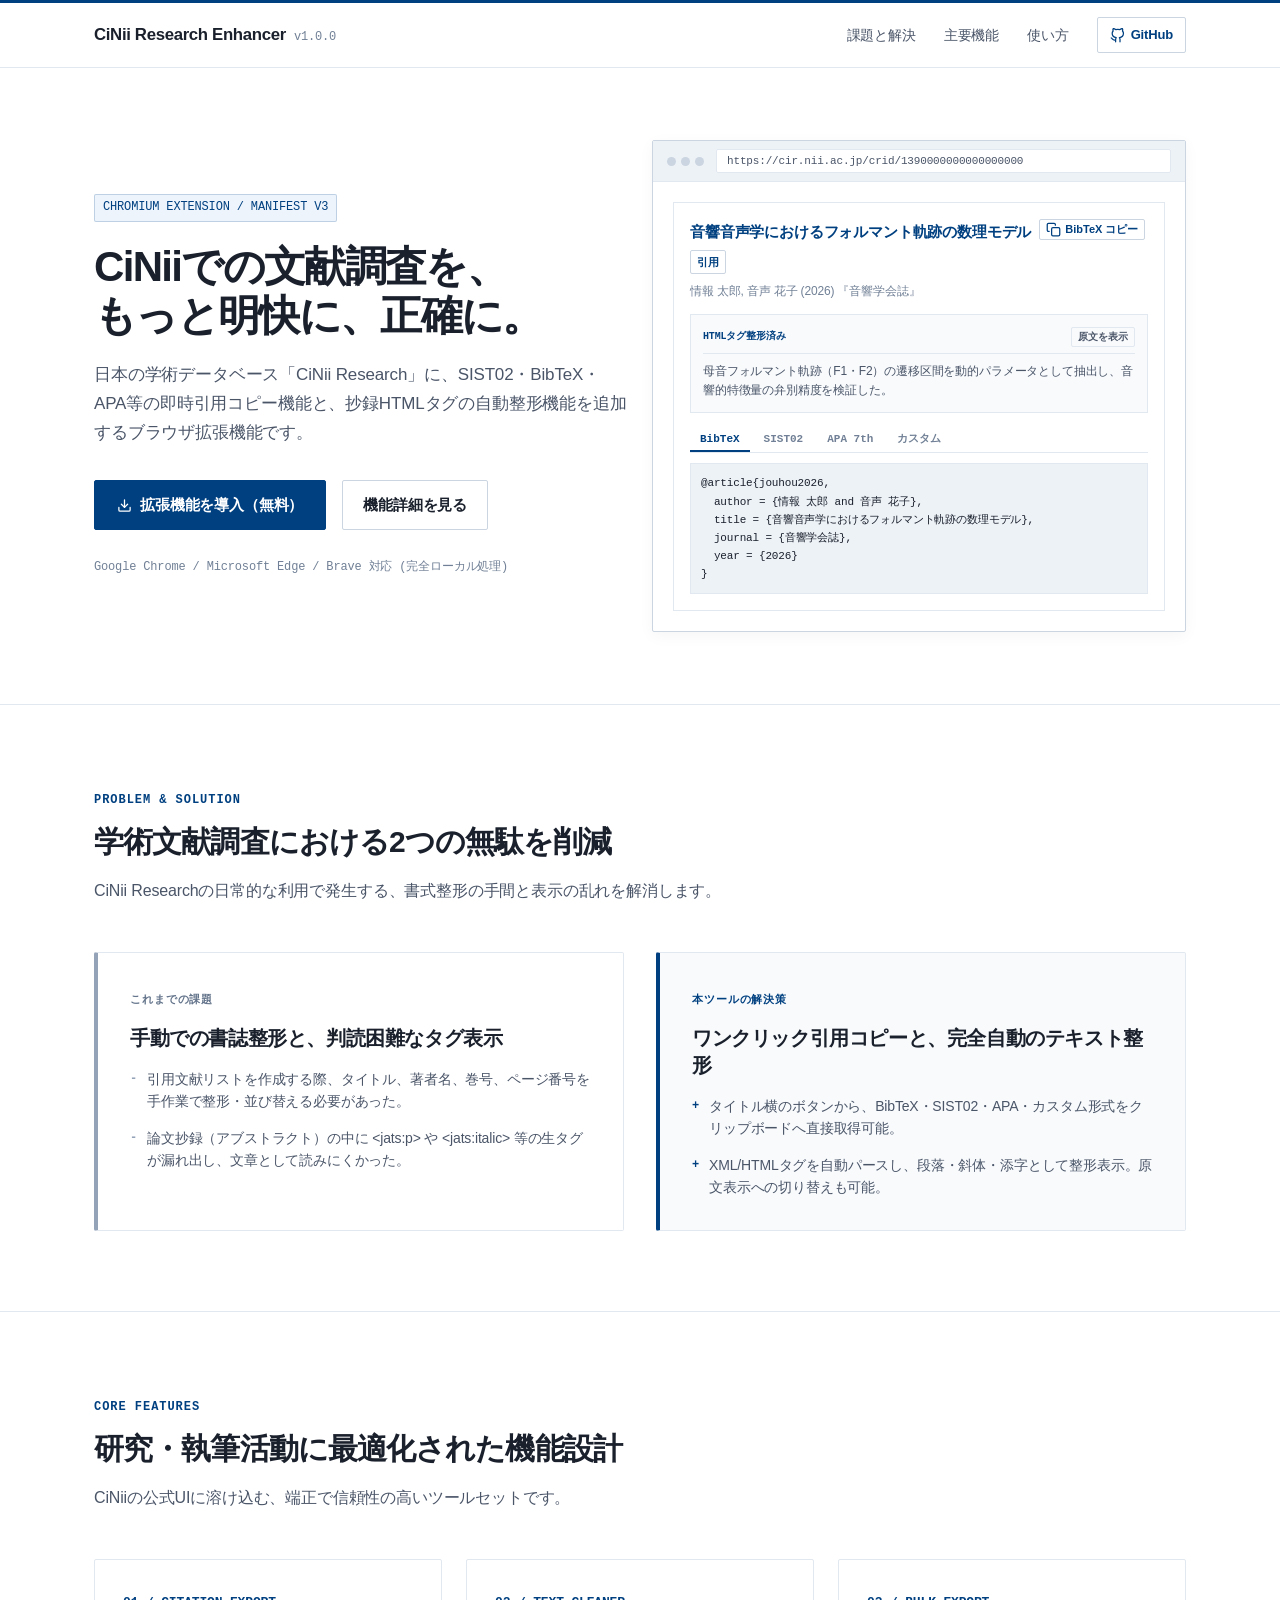
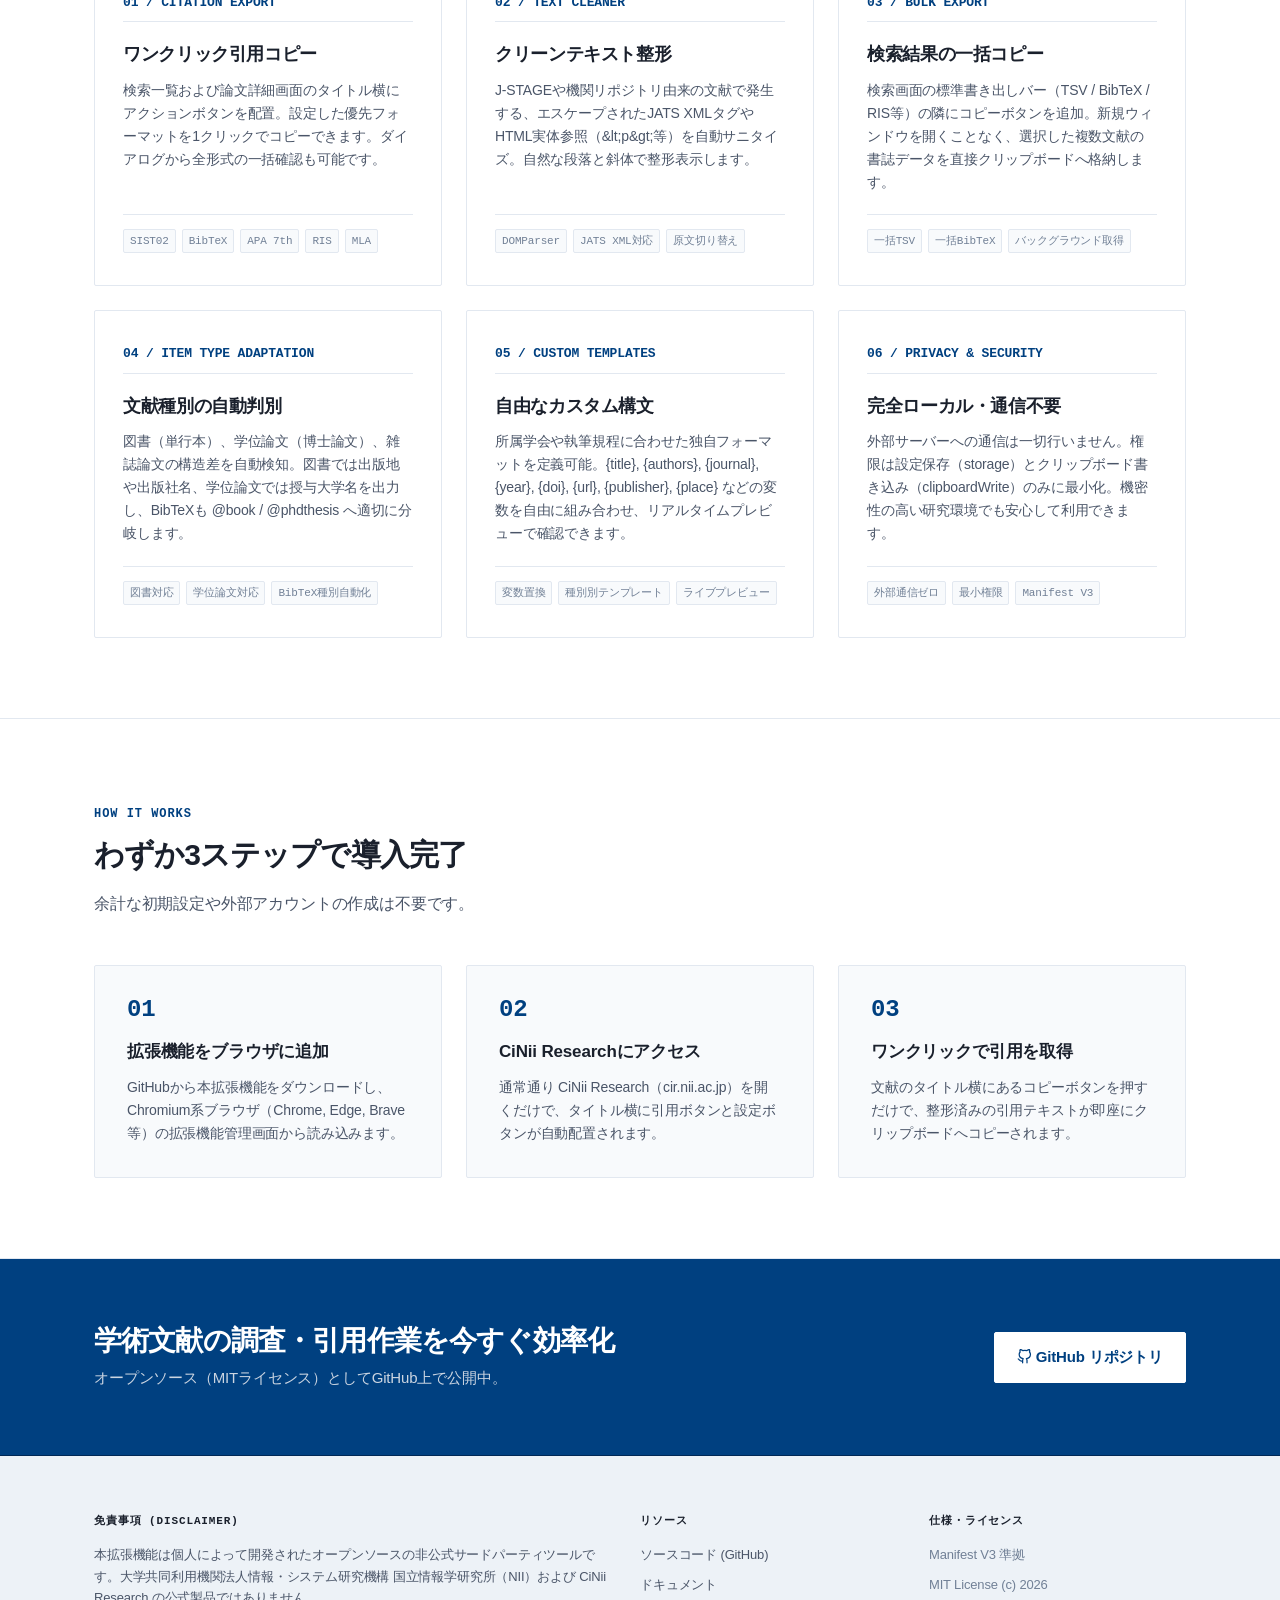
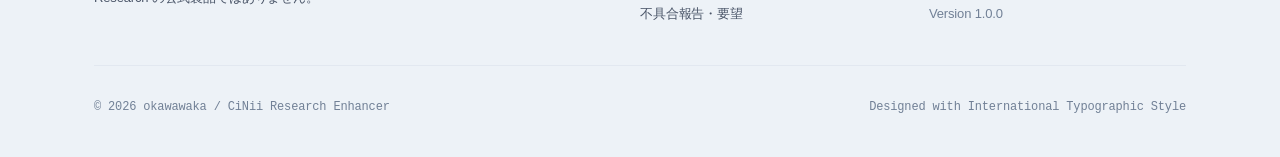
==== index.html @ 5ce6fa39 "feat: support publication place in book citation and templates" ====
<!DOCTYPE html>
<html lang="ja">
<head>
  <meta charset="UTF-8">
  <meta name="viewport" content="width=device-width, initial-scale=1.0">
  <title>CiNii Research Enhancer - CiNii Research専用 引用コピー＆書式整形 拡張機能</title>
  <meta name="description" content="日本の学術論文データベース「CiNii Research」の文献調査を加速するChromium拡張機能。SIST02・BibTeX・APA・カスタム形式のワンクリック引用コピーと、抄録HTMLタグの自動整形を提供。完全ローカル処理。">
  <link rel="canonical" href="https://okawawaka.github.io/cinii-enhancer/">
  
  <style>
    /* --------------------------------------------------------------------------
     * 1. Design System & CSS Variables (Swiss Style & CiNii Academic Palette)
     * -------------------------------------------------------------------------- */
    :root {
      /* Palette */
      --c-navy: #004080;
      --c-navy-dark: #002855;
      --c-navy-subtle: #edf4fb;
      --c-text-main: #1a202c;
      --c-text-muted: #4a5568;
      --c-text-subtle: #718096;
      --c-bg-page: #ffffff;
      --c-bg-surface: #f8fafc;
      --c-bg-surface-alt: #edf2f7;
      --c-border: #e2e8f0;
      --c-border-strong: #cbd5e1;
      --c-green: #2e7d32;
      --c-green-bg: #e8f5e9;

      /* Typography */
      --font-sans: -apple-system, BlinkMacSystemFont, "Helvetica Neue", Arial, "Hiragino Sans", "Hiragino Kaku Gothic ProN", "Yu Gothic", "Noto Sans JP", sans-serif;
      --font-mono: "SFMono-Regular", Consolas, "Liberation Mono", Menlo, Courier, monospace;

      /* Grid & Geometry */
      --container-max: 1140px;
      --grid-gap: 24px;
      --radius-sm: 2px;
      --radius-none: 0px;
    }

    *, *::before, *::after {
      box-sizing: border-box;
      margin: 0;
      padding: 0;
    }

    html {
      font-size: 16px;
      scroll-behavior: smooth;
      -webkit-font-smoothing: antialiased;
      -moz-osx-font-smoothing: grayscale;
    }

    body {
      font-family: var(--font-sans);
      color: var(--c-text-main);
      background-color: var(--c-bg-page);
      line-height: 1.65;
      letter-spacing: -0.01em;
      border-top: 3px solid var(--c-navy);
    }

    /* --------------------------------------------------------------------------
     * 2. Typography & Layout Utilities
     * -------------------------------------------------------------------------- */
    .container {
      width: 100%;
      max-width: var(--container-max);
      margin-left: auto;
      margin-right: auto;
      padding-left: 24px;
      padding-right: 24px;
    }

    .grid-12 {
      display: grid;
      grid-template-columns: repeat(12, 1fr);
      gap: var(--grid-gap);
    }

    .section {
      padding-top: 80px;
      padding-bottom: 80px;
      border-bottom: 1px solid var(--c-border);
    }

    .section-eyebrow {
      font-family: var(--font-mono);
      font-size: 0.75rem;
      font-weight: 600;
      text-transform: uppercase;
      letter-spacing: 0.08em;
      color: var(--c-navy);
      margin-bottom: 12px;
      display: inline-block;
    }

    .section-title {
      font-size: 1.875rem;
      font-weight: 700;
      line-height: 1.25;
      letter-spacing: -0.03em;
      color: var(--c-text-main);
      margin-bottom: 16px;
    }

    .section-desc {
      font-size: 1rem;
      color: var(--c-text-muted);
      line-height: 1.7;
    }

    /* --------------------------------------------------------------------------
     * 3. Header & Navigation
     * -------------------------------------------------------------------------- */
    .site-header {
      border-bottom: 1px solid var(--c-border);
      background-color: var(--c-bg-page);
      position: sticky;
      top: 0;
      z-index: 100;
    }

    .header-inner {
      display: flex;
      align-items: center;
      justify-content: space-between;
      height: 64px;
    }

    .brand {
      display: flex;
      align-items: baseline;
      gap: 8px;
      text-decoration: none;
      color: var(--c-text-main);
    }

    .brand-title {
      font-size: 1.05rem;
      font-weight: 700;
      letter-spacing: -0.02em;
    }

    .brand-sub {
      font-size: 0.75rem;
      font-family: var(--font-mono);
      color: var(--c-text-subtle);
    }

    .nav-list {
      display: flex;
      align-items: center;
      gap: 28px;
      list-style: none;
    }

    .nav-link {
      font-size: 0.875rem;
      font-weight: 500;
      color: var(--c-text-muted);
      text-decoration: none;
      transition: color 0.15s ease;
    }

    .nav-link:hover {
      color: var(--c-navy);
    }

    .nav-btn {
      display: inline-flex;
      align-items: center;
      gap: 6px;
      padding: 6px 12px;
      font-size: 0.8125rem;
      font-weight: 600;
      color: var(--c-navy);
      background-color: #ffffff;
      border: 1px solid var(--c-border-strong);
      border-radius: var(--radius-sm);
      text-decoration: none;
      transition: all 0.15s ease;
    }

    .nav-btn:hover {
      background-color: var(--c-navy-subtle);
      border-color: var(--c-navy);
    }

    /* --------------------------------------------------------------------------
     * 4. Hero Section
     * -------------------------------------------------------------------------- */
    .hero {
      padding-top: 72px;
      padding-bottom: 72px;
      background-color: #ffffff;
      border-bottom: 1px solid var(--c-border);
    }

    .hero-content {
      grid-column: span 6;
      display: flex;
      flex-direction: column;
      justify-content: center;
    }

    .hero-badge {
      display: inline-flex;
      align-items: center;
      gap: 8px;
      font-family: var(--font-mono);
      font-size: 0.75rem;
      color: var(--c-navy);
      background-color: var(--c-navy-subtle);
      border: 1px solid rgba(0, 64, 128, 0.2);
      padding: 3px 8px;
      margin-bottom: 20px;
      width: fit-content;
      border-radius: var(--radius-sm);
    }

    .hero-title {
      font-size: 2.625rem;
      font-weight: 800;
      line-height: 1.18;
      letter-spacing: -0.04em;
      color: var(--c-text-main);
      margin-bottom: 20px;
    }

    .hero-lead {
      font-size: 1.0625rem;
      color: var(--c-text-muted);
      line-height: 1.7;
      margin-bottom: 32px;
    }

    .hero-actions {
      display: flex;
      align-items: center;
      gap: 16px;
      margin-bottom: 28px;
    }

    .btn-primary {
      display: inline-flex;
      align-items: center;
      gap: 8px;
      background-color: var(--c-navy);
      color: #ffffff;
      font-size: 0.9375rem;
      font-weight: 600;
      padding: 12px 22px;
      border-radius: var(--radius-sm);
      text-decoration: none;
      border: 1px solid var(--c-navy);
      transition: background-color 0.15s ease, border-color 0.15s ease;
    }

    .btn-primary:hover {
      background-color: var(--c-navy-dark);
      border-color: var(--c-navy-dark);
    }

    .btn-secondary {
      display: inline-flex;
      align-items: center;
      gap: 8px;
      background-color: #ffffff;
      color: var(--c-text-main);
      font-size: 0.9375rem;
      font-weight: 600;
      padding: 12px 20px;
      border-radius: var(--radius-sm);
      text-decoration: none;
      border: 1px solid var(--c-border-strong);
      transition: all 0.15s ease;
    }

    .btn-secondary:hover {
      background-color: var(--c-bg-surface);
      border-color: var(--c-text-muted);
    }

    .hero-meta {
      font-size: 0.75rem;
      color: var(--c-text-subtle);
      font-family: var(--font-mono);
    }

    /* Hero Visual: Interactive Mockup */
    .hero-visual {
      grid-column: span 6;
      display: flex;
      flex-direction: column;
      justify-content: center;
    }

    .mockup-frame {
      border: 1px solid var(--c-border-strong);
      border-radius: var(--radius-sm);
      background-color: #ffffff;
      box-shadow: 0 4px 16px rgba(0, 0, 0, 0.04);
      overflow: hidden;
    }

    .mockup-browser-bar {
      display: flex;
      align-items: center;
      gap: 12px;
      background-color: var(--c-bg-surface-alt);
      border-bottom: 1px solid var(--c-border);
      padding: 8px 14px;
    }

    .browser-dots {
      display: flex;
      gap: 5px;
    }

    .browser-dot {
      width: 9px;
      height: 9px;
      border-radius: 50%;
      background-color: #cbd5e1;
    }

    .browser-address {
      flex: 1;
      background-color: #ffffff;
      border: 1px solid var(--c-border);
      border-radius: var(--radius-sm);
      padding: 2px 10px;
      font-family: var(--font-mono);
      font-size: 0.6875rem;
      color: var(--c-text-muted);
      overflow: hidden;
      white-space: nowrap;
      text-overflow: ellipsis;
    }

    .mockup-body {
      padding: 20px;
    }

    .mockup-paper-card {
      border: 1px solid var(--c-border);
      background-color: #ffffff;
      padding: 16px;
    }

    .mockup-title-row {
      display: flex;
      align-items: baseline;
      flex-wrap: wrap;
      gap: 8px;
      margin-bottom: 8px;
    }

    .mockup-paper-title {
      font-size: 0.9375rem;
      font-weight: 700;
      color: var(--c-navy);
      line-height: 1.4;
    }

    .mockup-action-tag {
      display: inline-flex;
      align-items: center;
      gap: 4px;
      padding: 2px 6px;
      font-size: 0.6875rem;
      font-weight: 600;
      color: var(--c-navy);
      background-color: #ffffff;
      border: 1px solid var(--c-border-strong);
      border-radius: var(--radius-sm);
      cursor: pointer;
      user-select: none;
      transition: all 0.15s ease;
    }

    .mockup-action-tag:hover {
      background-color: var(--c-navy-subtle);
      border-color: var(--c-navy);
    }

    .mockup-action-tag.is-copied {
      background-color: var(--c-green-bg);
      border-color: var(--c-green);
      color: var(--c-green);
    }

    .mockup-authors {
      font-size: 0.75rem;
      color: var(--c-text-subtle);
      margin-bottom: 12px;
    }

    .mockup-abstract-box {
      background-color: var(--c-bg-surface);
      border: 1px solid var(--c-border);
      padding: 12px;
      margin-bottom: 14px;
    }

    .mockup-abstract-bar {
      display: flex;
      justify-content: space-between;
      align-items: center;
      margin-bottom: 8px;
      padding-bottom: 6px;
      border-bottom: 1px solid var(--c-border);
    }

    .mockup-tag-clean {
      font-family: var(--font-mono);
      font-size: 0.625rem;
      font-weight: 600;
      color: var(--c-navy);
    }

    .mockup-toggle-btn {
      font-size: 0.625rem;
      font-weight: 600;
      color: var(--c-text-muted);
      background: none;
      border: 1px solid var(--c-border);
      padding: 2px 6px;
      border-radius: var(--radius-sm);
      cursor: pointer;
    }

    .mockup-abstract-text {
      font-size: 0.75rem;
      color: var(--c-text-muted);
      line-height: 1.6;
    }

    .mockup-tabs-bar {
      display: flex;
      gap: 4px;
      border-bottom: 1px solid var(--c-border);
      margin-bottom: 10px;
    }

    .mockup-tab {
      padding: 4px 10px;
      font-size: 0.6875rem;
      font-weight: 600;
      color: var(--c-text-subtle);
      background: none;
      border: none;
      border-bottom: 2px solid transparent;
      cursor: pointer;
      font-family: var(--font-mono);
    }

    .mockup-tab.active {
      color: var(--c-navy);
      border-bottom-color: var(--c-navy);
    }

    .mockup-preview-code {
      background-color: var(--c-bg-surface-alt);
      border: 1px solid var(--c-border);
      padding: 10px;
      font-family: var(--font-mono);
      font-size: 0.6875rem;
      color: var(--c-text-main);
      white-space: pre-wrap;
      word-break: break-all;
      min-height: 60px;
    }

    /* --------------------------------------------------------------------------
     * 5. Problem & Solution Section
     * -------------------------------------------------------------------------- */
    .comparison-grid {
      grid-column: span 12;
      display: grid;
      grid-template-columns: 1fr 1fr;
      gap: 32px;
      margin-top: 48px;
    }

    .comparison-card {
      border: 1px solid var(--c-border);
      border-radius: var(--radius-sm);
      padding: 32px;
      background-color: #ffffff;
    }

    .comparison-card.is-problem {
      border-left: 4px solid #94a3b8;
    }

    .comparison-card.is-solution {
      border-left: 4px solid var(--c-navy);
      background-color: var(--c-bg-surface);
    }

    .comparison-tag {
      font-family: var(--font-mono);
      font-size: 0.6875rem;
      font-weight: 700;
      text-transform: uppercase;
      letter-spacing: 0.08em;
      margin-bottom: 16px;
      display: inline-block;
    }

    .comparison-card.is-problem .comparison-tag {
      color: #64748b;
    }

    .comparison-card.is-solution .comparison-tag {
      color: var(--c-navy);
    }

    .comparison-title {
      font-size: 1.25rem;
      font-weight: 700;
      letter-spacing: -0.02em;
      margin-bottom: 16px;
      line-height: 1.35;
    }

    .comparison-list {
      list-style: none;
      display: flex;
      flex-direction: column;
      gap: 14px;
    }

    .comparison-item {
      font-size: 0.875rem;
      line-height: 1.6;
      color: var(--c-text-muted);
      display: flex;
      align-items: flex-start;
      gap: 10px;
    }

    .comparison-item-bullet {
      font-family: var(--font-mono);
      font-weight: 700;
      font-size: 0.75rem;
      margin-top: 2px;
      flex-shrink: 0;
    }

    .comparison-card.is-problem .comparison-item-bullet {
      color: #94a3b8;
    }

    .comparison-card.is-solution .comparison-item-bullet {
      color: var(--c-navy);
    }

    /* --------------------------------------------------------------------------
     * 6. Features Section
     * -------------------------------------------------------------------------- */
    .features-grid {
      grid-column: span 12;
      display: grid;
      grid-template-columns: repeat(3, 1fr);
      gap: 24px;
      margin-top: 48px;
    }

    .feature-card {
      border: 1px solid var(--c-border);
      border-radius: var(--radius-sm);
      padding: 32px 28px;
      background-color: #ffffff;
      display: flex;
      flex-direction: column;
    }

    .feature-number {
      font-family: var(--font-mono);
      font-size: 0.8125rem;
      font-weight: 700;
      color: var(--c-navy);
      margin-bottom: 20px;
      border-bottom: 1px solid var(--c-border);
      padding-bottom: 8px;
    }

    .feature-card-title {
      font-size: 1.125rem;
      font-weight: 700;
      margin-bottom: 12px;
      line-height: 1.35;
      letter-spacing: -0.02em;
    }

    .feature-card-desc {
      font-size: 0.875rem;
      color: var(--c-text-muted);
      line-height: 1.65;
      margin-bottom: 20px;
      flex: 1;
    }

    .feature-tag-list {
      display: flex;
      flex-wrap: wrap;
      gap: 6px;
      padding-top: 14px;
      border-top: 1px solid var(--c-border);
    }

    .feature-tag {
      font-family: var(--font-mono);
      font-size: 0.6875rem;
      color: var(--c-text-subtle);
      background-color: var(--c-bg-surface);
      border: 1px solid var(--c-border);
      padding: 2px 6px;
      border-radius: var(--radius-sm);
    }

    /* --------------------------------------------------------------------------
     * 7. How It Works Section
     * -------------------------------------------------------------------------- */
    .steps-grid {
      grid-column: span 12;
      display: grid;
      grid-template-columns: repeat(3, 1fr);
      gap: 24px;
      margin-top: 48px;
    }

    .step-card {
      border: 1px solid var(--c-border);
      border-radius: var(--radius-sm);
      padding: 32px;
      background-color: var(--c-bg-surface);
    }

    .step-indicator {
      font-family: var(--font-mono);
      font-size: 1.5rem;
      font-weight: 800;
      color: var(--c-navy);
      line-height: 1;
      margin-bottom: 16px;
    }

    .step-title {
      font-size: 1.0625rem;
      font-weight: 700;
      margin-bottom: 10px;
      letter-spacing: -0.01em;
    }

    .step-desc {
      font-size: 0.875rem;
      color: var(--c-text-muted);
      line-height: 1.65;
    }

    /* --------------------------------------------------------------------------
     * 8. CTA Banner
     * -------------------------------------------------------------------------- */
    .cta-banner {
      background-color: var(--c-navy);
      color: #ffffff;
      padding: 64px 0;
      border-bottom: 1px solid var(--c-navy-dark);
    }

    .cta-inner {
      display: flex;
      align-items: center;
      justify-content: space-between;
      gap: 32px;
    }

    .cta-heading {
      font-size: 1.75rem;
      font-weight: 700;
      letter-spacing: -0.03em;
      line-height: 1.25;
      margin-bottom: 8px;
    }

    .cta-text {
      font-size: 0.9375rem;
      color: #cbd5e1;
    }

    .cta-actions {
      display: flex;
      align-items: center;
      gap: 16px;
      flex-shrink: 0;
    }

    .btn-white {
      background-color: #ffffff;
      color: var(--c-navy);
      font-size: 0.9375rem;
      font-weight: 700;
      padding: 12px 22px;
      border-radius: var(--radius-sm);
      text-decoration: none;
      border: 1px solid #ffffff;
      transition: background-color 0.15s ease;
    }

    .btn-white:hover {
      background-color: #f1f5f9;
    }

    /* --------------------------------------------------------------------------
     * 9. Footer
     * -------------------------------------------------------------------------- */
    .site-footer {
      background-color: var(--c-bg-surface-alt);
      padding: 56px 0 40px 0;
      font-size: 0.8125rem;
      color: var(--c-text-subtle);
    }

    .footer-top {
      display: grid;
      grid-template-columns: 2fr 1fr 1fr;
      gap: 32px;
      padding-bottom: 40px;
      border-bottom: 1px solid var(--c-border);
      margin-bottom: 32px;
    }

    .footer-col-title {
      font-family: var(--font-mono);
      font-size: 0.6875rem;
      font-weight: 700;
      text-transform: uppercase;
      letter-spacing: 0.08em;
      color: var(--c-text-main);
      margin-bottom: 14px;
    }

    .footer-disclaimer {
      line-height: 1.65;
      color: var(--c-text-muted);
    }

    .footer-links {
      list-style: none;
      display: flex;
      flex-direction: column;
      gap: 8px;
    }

    .footer-link {
      color: var(--c-text-muted);
      text-decoration: none;
      transition: color 0.15s ease;
    }

    .footer-link:hover {
      color: var(--c-navy);
    }

    .footer-bottom {
      display: flex;
      justify-content: space-between;
      align-items: center;
      font-family: var(--font-mono);
      font-size: 0.75rem;
    }

    /* Minimal Line Icons */
    .icon {
      width: 15px;
      height: 15px;
      stroke: currentColor;
      fill: none;
      stroke-width: 2;
      stroke-linecap: round;
      stroke-linejoin: round;
      vertical-align: -2px;
      display: inline-block;
    }

    /* --------------------------------------------------------------------------
     * 10. Responsive Breakpoints
     * -------------------------------------------------------------------------- */
    @media (max-width: 900px) {
      .hero-content {
        grid-column: span 12;
        margin-bottom: 40px;
      }
      .hero-visual {
        grid-column: span 12;
      }
      .comparison-grid {
        grid-template-columns: 1fr;
      }
      .features-grid {
        grid-template-columns: 1fr;
      }
      .steps-grid {
        grid-template-columns: 1fr;
      }
      .cta-inner {
        flex-direction: column;
        align-items: flex-start;
      }
      .footer-top {
        grid-template-columns: 1fr;
      }
      .hero-title {
        font-size: 2.125rem;
      }
    }
  </style>
</head>
<body>

  <!-- =========================================================================
   * 1. Header / Navigation
   * ========================================================================= -->
  <header class="site-header">
    <div class="container header-inner">
      <a href="#" class="brand">
        <span class="brand-title">CiNii Research Enhancer</span>
        <span class="brand-sub">v1.0.0</span>
      </a>
      <nav>
        <ul class="nav-list">
          <li><a href="#problem-solution" class="nav-link">課題と解決</a></li>
          <li><a href="#features" class="nav-link">主要機能</a></li>
          <li><a href="#usage" class="nav-link">使い方</a></li>
          <li>
            <a href="https://github.com/okawawaka/cinii-enhancer" target="_blank" rel="noopener noreferrer" class="nav-btn">
              <svg class="icon" viewBox="0 0 24 24"><path d="M9 19c-5 1.5-5-2.5-7-3m14 6v-3.87a3.37 3.37 0 0 0-.94-2.61c3.14-.35 6.44-1.54 6.44-7A5.44 5.44 0 0 0 20 4.77 5.07 5.07 0 0 0 19.91 1S18.73.65 16 2.48a13.38 13.38 0 0 0-7 0C6.27.65 5.09 1 5.09 1A5.07 5.07 0 0 0 5 4.77a5.44 5.44 0 0 0-1.5 3.78c0 5.42 3.3 6.61 6.44 7A3.37 3.37 0 0 0 9 18.13V22"/></svg>
              GitHub
            </a>
          </li>
        </ul>
      </nav>
    </div>
  </header>

  <main>
    <!-- =========================================================================
     * 2. Hero Section
     * ========================================================================= -->
    <section class="hero">
      <div class="container grid-12">
        <div class="hero-content">
          <div class="hero-badge">
            <span>CHROMIUM EXTENSION / MANIFEST V3</span>
          </div>
          <h1 class="hero-title">
            CiNiiでの文献調査を、<br>もっと明快に、正確に。
          </h1>
          <p class="hero-lead">
            日本の学術データベース「CiNii Research」に、SIST02・BibTeX・APA等の即時引用コピー機能と、抄録HTMLタグの自動整形機能を追加するブラウザ拡張機能です。
          </p>
          <div class="hero-actions">
            <a href="https://github.com/okawawaka/cinii-enhancer" class="btn-primary" target="_blank" rel="noopener noreferrer">
              <svg class="icon" viewBox="0 0 24 24"><path d="M21 15v4a2 2 0 0 1-2 2H5a2 2 0 0 1-2-2v-4"/><polyline points="7 10 12 15 17 10"/><line x1="12" y1="15" x2="12" y2="3"/></svg>
              拡張機能を導入（無料）
            </a>
            <a href="#features" class="btn-secondary">機能詳細を見る</a>
          </div>
          <div class="hero-meta">
            <span>Google Chrome / Microsoft Edge / Brave 対応 (完全ローカル処理)</span>
          </div>
        </div>

        <!-- Interactive Swiss UI Mockup -->
        <div class="hero-visual">
          <div class="mockup-frame">
            <div class="mockup-browser-bar">
              <div class="browser-dots">
                <div class="browser-dot"></div>
                <div class="browser-dot"></div>
                <div class="browser-dot"></div>
              </div>
              <div class="browser-address">https://cir.nii.ac.jp/crid/1390000000000000000</div>
            </div>
            <div class="mockup-body">
              <div class="mockup-paper-card">
                <div class="mockup-title-row">
                  <span class="mockup-paper-title">音響音声学におけるフォルマント軌跡の数理モデル</span>
                  <button type="button" class="mockup-action-tag" id="demoQuickCopy">
                    <svg class="icon" viewBox="0 0 24 24"><rect x="9" y="9" width="13" height="13" rx="2" ry="2"/><path d="M5 15H4a2 2 0 0 1-2-2V4a2 2 0 0 1 2-2h9a2 2 0 0 1 2 2v1"/></svg>
                    <span id="demoBtnLabel">BibTeX コピー</span>
                  </button>
                  <span class="mockup-action-tag" id="demoCiteModalBtn">引用</span>
                </div>
                <div class="mockup-authors">情報 太郎, 音声 花子 (2026) 『音響学会誌』</div>
                
                <div class="mockup-abstract-box">
                  <div class="mockup-abstract-bar">
                    <span class="mockup-tag-clean">HTMLタグ整形済み</span>
                    <button type="button" class="mockup-toggle-btn" id="demoToggleTag">原文を表示</button>
                  </div>
                  <div class="mockup-abstract-text" id="demoAbstractText">
                    母音フォルマント軌跡（F1・F2）の遷移区間を動的パラメータとして抽出し、音響的特徴量の弁別精度を検証した。
                  </div>
                </div>

                <div class="mockup-tabs-bar">
                  <button type="button" class="mockup-tab active" data-fmt="bibtex">BibTeX</button>
                  <button type="button" class="mockup-tab" data-fmt="sist02">SIST02</button>
                  <button type="button" class="mockup-tab" data-fmt="apa">APA 7th</button>
                  <button type="button" class="mockup-tab" data-fmt="custom">カスタム</button>
                </div>
                <div class="mockup-preview-code" id="demoCodePreview">@article{jouhou2026,
  author = {情報 太郎 and 音声 花子},
  title = {音響音声学におけるフォルマント軌跡の数理モデル},
  journal = {音響学会誌},
  year = {2026}
}</div>
              </div>
            </div>
          </div>
        </div>
      </div>
    </section>

    <!-- =========================================================================
     * 3. Problem & Solution Section
     * ========================================================================= -->
    <section class="section" id="problem-solution">
      <div class="container">
        <span class="section-eyebrow">Problem & Solution</span>
        <h2 class="section-title">学術文献調査における2つの無駄を削減</h2>
        <p class="section-desc">CiNii Researchの日常的な利用で発生する、書式整形の手間と表示の乱れを解消します。</p>

        <div class="comparison-grid">
          <!-- Problem Card -->
          <div class="comparison-card is-problem">
            <span class="comparison-tag">これまでの課題</span>
            <h3 class="comparison-title">手動での書誌整形と、判読困難なタグ表示</h3>
            <ul class="comparison-list">
              <li class="comparison-item">
                <span class="comparison-item-bullet">-</span>
                <span>引用文献リストを作成する際、タイトル、著者名、巻号、ページ番号を手作業で整形・並び替える必要があった。</span>
              </li>
              <li class="comparison-item">
                <span class="comparison-item-bullet">-</span>
                <span>論文抄録（アブストラクト）の中に &lt;jats:p&gt; や &lt;jats:italic&gt; 等の生タグが漏れ出し、文章として読みにくかった。</span>
              </li>
            </ul>
          </div>

          <!-- Solution Card -->
          <div class="comparison-card is-solution">
            <span class="comparison-tag">本ツールの解決策</span>
            <h3 class="comparison-title">ワンクリック引用コピーと、完全自動のテキスト整形</h3>
            <ul class="comparison-list">
              <li class="comparison-item">
                <span class="comparison-item-bullet">+</span>
                <span>タイトル横のボタンから、BibTeX・SIST02・APA・カスタム形式をクリップボードへ直接取得可能。</span>
              </li>
              <li class="comparison-item">
                <span class="comparison-item-bullet">+</span>
                <span>XML/HTMLタグを自動パースし、段落・斜体・添字として整形表示。原文表示への切り替えも可能。</span>
              </li>
            </ul>
          </div>
        </div>
      </div>
    </section>

    <!-- =========================================================================
     * 4. Features Section
     * ========================================================================= -->
    <section class="section" id="features">
      <div class="container">
        <span class="section-eyebrow">Core Features</span>
        <h2 class="section-title">研究・執筆活動に最適化された機能設計</h2>
        <p class="section-desc">CiNiiの公式UIに溶け込む、端正で信頼性の高いツールセットです。</p>

        <div class="features-grid">
          <!-- Feature 1 -->
          <div class="feature-card">
            <div class="feature-number">01 / CITATION EXPORT</div>
            <h3 class="feature-card-title">ワンクリック引用コピー</h3>
            <p class="feature-card-desc">
              検索一覧および論文詳細画面のタイトル横にアクションボタンを配置。設定した優先フォーマットを1クリックでコピーできます。ダイアログから全形式の一括確認も可能です。
            </p>
            <div class="feature-tag-list">
              <span class="feature-tag">SIST02</span>
              <span class="feature-tag">BibTeX</span>
              <span class="feature-tag">APA 7th</span>
              <span class="feature-tag">RIS</span>
              <span class="feature-tag">MLA</span>
            </div>
          </div>

          <!-- Feature 2 -->
          <div class="feature-card">
            <div class="feature-number">02 / TEXT CLEANER</div>
            <h3 class="feature-card-title">クリーンテキスト整形</h3>
            <p class="feature-card-desc">
              J-STAGEや機関リポジトリ由来の文献で発生する、エスケープされたJATS XMLタグやHTML実体参照（&amp;lt;p&amp;gt;等）を自動サニタイズ。自然な段落と斜体で整形表示します。
            </p>
            <div class="feature-tag-list">
              <span class="feature-tag">DOMParser</span>
              <span class="feature-tag">JATS XML対応</span>
              <span class="feature-tag">原文切り替え</span>
            </div>
          </div>

          <!-- Feature 3 -->
          <div class="feature-card">
            <div class="feature-number">03 / BULK EXPORT</div>
            <h3 class="feature-card-title">検索結果の一括コピー</h3>
            <p class="feature-card-desc">
              検索画面の標準書き出しバー（TSV / BibTeX / RIS等）の隣にコピーボタンを追加。新規ウィンドウを開くことなく、選択した複数文献の書誌データを直接クリップボードへ格納します。
            </p>
            <div class="feature-tag-list">
              <span class="feature-tag">一括TSV</span>
              <span class="feature-tag">一括BibTeX</span>
              <span class="feature-tag">バックグラウンド取得</span>
            </div>
          </div>

          <!-- Feature 4 -->
          <div class="feature-card">
            <div class="feature-number">04 / ITEM TYPE ADAPTATION</div>
            <h3 class="feature-card-title">文献種別の自動判別</h3>
            <p class="feature-card-desc">
              図書（単行本）、学位論文（博士論文）、雑誌論文の構造差を自動検知。図書では出版地や出版社名、学位論文では授与大学名を出力し、BibTeXも @book / @phdthesis へ適切に分岐します。
            </p>
            <div class="feature-tag-list">
              <span class="feature-tag">図書対応</span>
              <span class="feature-tag">学位論文対応</span>
              <span class="feature-tag">BibTeX種別自動化</span>
            </div>
          </div>

          <!-- Feature 5 -->
          <div class="feature-card">
            <div class="feature-number">05 / CUSTOM TEMPLATES</div>
            <h3 class="feature-card-title">自由なカスタム構文</h3>
            <p class="feature-card-desc">
              所属学会や執筆規程に合わせた独自フォーマットを定義可能。{title}, {authors}, {journal}, {year}, {doi}, {url}, {publisher}, {place} などの変数を自由に組み合わせ、リアルタイムプレビューで確認できます。
            </p>
            <div class="feature-tag-list">
              <span class="feature-tag">変数置換</span>
              <span class="feature-tag">種別別テンプレート</span>
              <span class="feature-tag">ライブプレビュー</span>
            </div>
          </div>

          <!-- Feature 6 -->
          <div class="feature-card">
            <div class="feature-number">06 / PRIVACY & SECURITY</div>
            <h3 class="feature-card-title">完全ローカル・通信不要</h3>
            <p class="feature-card-desc">
              外部サーバーへの通信は一切行いません。権限は設定保存（storage）とクリップボード書き込み（clipboardWrite）のみに最小化。機密性の高い研究環境でも安心して利用できます。
            </p>
            <div class="feature-tag-list">
              <span class="feature-tag">外部通信ゼロ</span>
              <span class="feature-tag">最小権限</span>
              <span class="feature-tag">Manifest V3</span>
            </div>
          </div>
        </div>
      </div>
    </section>

    <!-- =========================================================================
     * 5. How It Works / Usage Section
     * ========================================================================= -->
    <section class="section" id="usage">
      <div class="container">
        <span class="section-eyebrow">How It Works</span>
        <h2 class="section-title">わずか3ステップで導入完了</h2>
        <p class="section-desc">余計な初期設定や外部アカウントの作成は不要です。</p>

        <div class="steps-grid">
          <div class="step-card">
            <div class="step-indicator">01</div>
            <h3 class="step-title">拡張機能をブラウザに追加</h3>
            <p class="step-desc">
              GitHubから本拡張機能をダウンロードし、Chromium系ブラウザ（Chrome, Edge, Brave等）の拡張機能管理画面から読み込みます。
            </p>
          </div>

          <div class="step-card">
            <div class="step-indicator">02</div>
            <h3 class="step-title">CiNii Researchにアクセス</h3>
            <p class="step-desc">
              通常通り CiNii Research（cir.nii.ac.jp）を開くだけで、タイトル横に引用ボタンと設定ボタンが自動配置されます。
            </p>
          </div>

          <div class="step-card">
            <div class="step-indicator">03</div>
            <h3 class="step-title">ワンクリックで引用を取得</h3>
            <p class="step-desc">
              文献のタイトル横にあるコピーボタンを押すだけで、整形済みの引用テキストが即座にクリップボードへコピーされます。
            </p>
          </div>
        </div>
      </div>
    </section>

    <!-- =========================================================================
     * 6. CTA Banner
     * ========================================================================= -->
    <section class="cta-banner">
      <div class="container cta-inner">
        <div>
          <h2 class="cta-heading">学術文献の調査・引用作業を今すぐ効率化</h2>
          <p class="cta-text">オープンソース（MITライセンス）としてGitHub上で公開中。</p>
        </div>
        <div class="cta-actions">
          <a href="https://github.com/okawawaka/cinii-enhancer" class="btn-white" target="_blank" rel="noopener noreferrer">
            <svg class="icon" viewBox="0 0 24 24"><path d="M9 19c-5 1.5-5-2.5-7-3m14 6v-3.87a3.37 3.37 0 0 0-.94-2.61c3.14-.35 6.44-1.54 6.44-7A5.44 5.44 0 0 0 20 4.77 5.07 5.07 0 0 0 19.91 1S18.73.65 16 2.48a13.38 13.38 0 0 0-7 0C6.27.65 5.09 1 5.09 1A5.07 5.07 0 0 0 5 4.77a5.44 5.44 0 0 0-1.5 3.78c0 5.42 3.3 6.61 6.44 7A3.37 3.37 0 0 0 9 18.13V22"/></svg>
            GitHub リポジトリ
          </a>
        </div>
      </div>
    </section>
  </main>

  <!-- =========================================================================
   * 7. Footer
   * ========================================================================= -->
  <footer class="site-footer">
    <div class="container">
      <div class="footer-top">
        <div>
          <div class="footer-col-title">免責事項 (Disclaimer)</div>
          <p class="footer-disclaimer">
            本拡張機能は個人によって開発されたオープンソースの非公式サードパーティツールです。大学共同利用機関法人情報・システム研究機構 国立情報学研究所（NII）および CiNii Research の公式製品ではありません。
          </p>
        </div>
        <div>
          <div class="footer-col-title">リソース</div>
          <ul class="footer-links">
            <li><a href="https://github.com/okawawaka/cinii-enhancer" class="footer-link" target="_blank" rel="noopener noreferrer">ソースコード (GitHub)</a></li>
            <li><a href="https://github.com/okawawaka/cinii-enhancer/blob/main/README.md" class="footer-link" target="_blank" rel="noopener noreferrer">ドキュメント</a></li>
            <li><a href="https://github.com/okawawaka/cinii-enhancer/issues" class="footer-link" target="_blank" rel="noopener noreferrer">不具合報告・要望</a></li>
          </ul>
        </div>
        <div>
          <div class="footer-col-title">仕様・ライセンス</div>
          <ul class="footer-links">
            <li><span>Manifest V3 準拠</span></li>
            <li><span>MIT License (c) 2026</span></li>
            <li><span>Version 1.0.0</span></li>
          </ul>
        </div>
      </div>

      <div class="footer-bottom">
        <div>&copy; 2026 okawawaka / CiNii Research Enhancer</div>
        <div>Designed with International Typographic Style</div>
      </div>
    </div>
  </footer>

  <!-- =========================================================================
   * 8. Client-side Interactive Script (Hero Demo)
   * ========================================================================= -->
  <script>
    (() => {
      'use strict';

      // Demo Citation Data
      const DEMO_CITATIONS = {
        bibtex: `@article{jouhou2026,
  author = {情報 太郎 and 音声 花子},
  title = {音響音声学におけるフォルマント軌跡の数理モデル},
  journal = {音響学会誌},
  year = {2026}
}`,
        sist02: `情報 太郎, 音声 花子. 音響音声学におけるフォルマント軌跡の数理モデル. 音響学会誌. 2026, 82(4), pp. 210-218.`,
        apa: `Jouhou, T., & Onsei, H. (2026). Mathematical models of formant trajectories in acoustic phonetics. Journal of the Acoustical Society, 82(4), 210-218.`,
        custom: `情報 太郎・音声 花子 (2026)「音響音声学におけるフォルマント軌跡の数理モデル」『音響学会誌』82(4), pp.210-218.`
      };

      const codeEl = document.getElementById('demoCodePreview');
      const tabs = document.querySelectorAll('.mockup-tab');
      const quickBtn = document.getElementById('demoQuickCopy');
      const btnLabel = document.getElementById('demoBtnLabel');
      const toggleTagBtn = document.getElementById('demoToggleTag');
      const abstractText = document.getElementById('demoAbstractText');

      let currentFormat = 'bibtex';
      let isTagClean = true;

      const RAW_ABSTRACT = `&lt;jats:p&gt;母音フォルマント軌跡（&lt;jats:italic&gt;F&lt;/jats:italic&gt;&lt;jats:sub&gt;1&lt;/jats:sub&gt;・&lt;jats:italic&gt;F&lt;/jats:italic&gt;&lt;jats:sub&gt;2&lt;/jats:sub&gt;）の遷移区間を動的パラメータとして抽出し、音響的特徴量の弁別精度を検証した。&lt;/jats:p&gt;`;
      const CLEAN_ABSTRACT = `母音フォルマント軌跡（F1・F2）の遷移区間を動的パラメータとして抽出し、音響的特徴量の弁別精度を検証した。`;

      // Tab switching
      tabs.forEach((tab) => {
        tab.addEventListener('click', () => {
          tabs.forEach((t) => t.classList.remove('active'));
          tab.classList.add('active');

          const fmt = tab.getAttribute('data-fmt');
          currentFormat = fmt;
          if (DEMO_CITATIONS[fmt]) {
            codeEl.textContent = DEMO_CITATIONS[fmt];
          }

          const labelMap = {
            bibtex: 'BibTeX コピー',
            sist02: 'SIST02 コピー',
            apa: 'APA コピー',
            custom: 'カスタム コピー'
          };
          btnLabel.textContent = labelMap[fmt] || '引用コピー';
        });
      });

      // Quick Copy simulation
      quickBtn.addEventListener('click', async () => {
        const textToCopy = DEMO_CITATIONS[currentFormat] || '';
        try {
          if (navigator.clipboard && navigator.clipboard.writeText) {
            await navigator.clipboard.writeText(textToCopy);
          }
        } catch (_) {}

        const originalText = btnLabel.textContent;
        quickBtn.classList.add('is-copied');
        btnLabel.textContent = 'コピー完了';

        setTimeout(() => {
          quickBtn.classList.remove('is-copied');
          btnLabel.textContent = originalText;
        }, 1500);
      });

      // Toggle raw HTML tag demo
      toggleTagBtn.addEventListener('click', () => {
        isTagClean = !isTagClean;
        if (isTagClean) {
          abstractText.textContent = CLEAN_ABSTRACT;
          toggleTagBtn.textContent = '原文を表示';
        } else {
          abstractText.textContent = RAW_ABSTRACT;
          toggleTagBtn.textContent = '整形表示に戻す';
        }
      });
    })();
  </script>
</body>
</html>
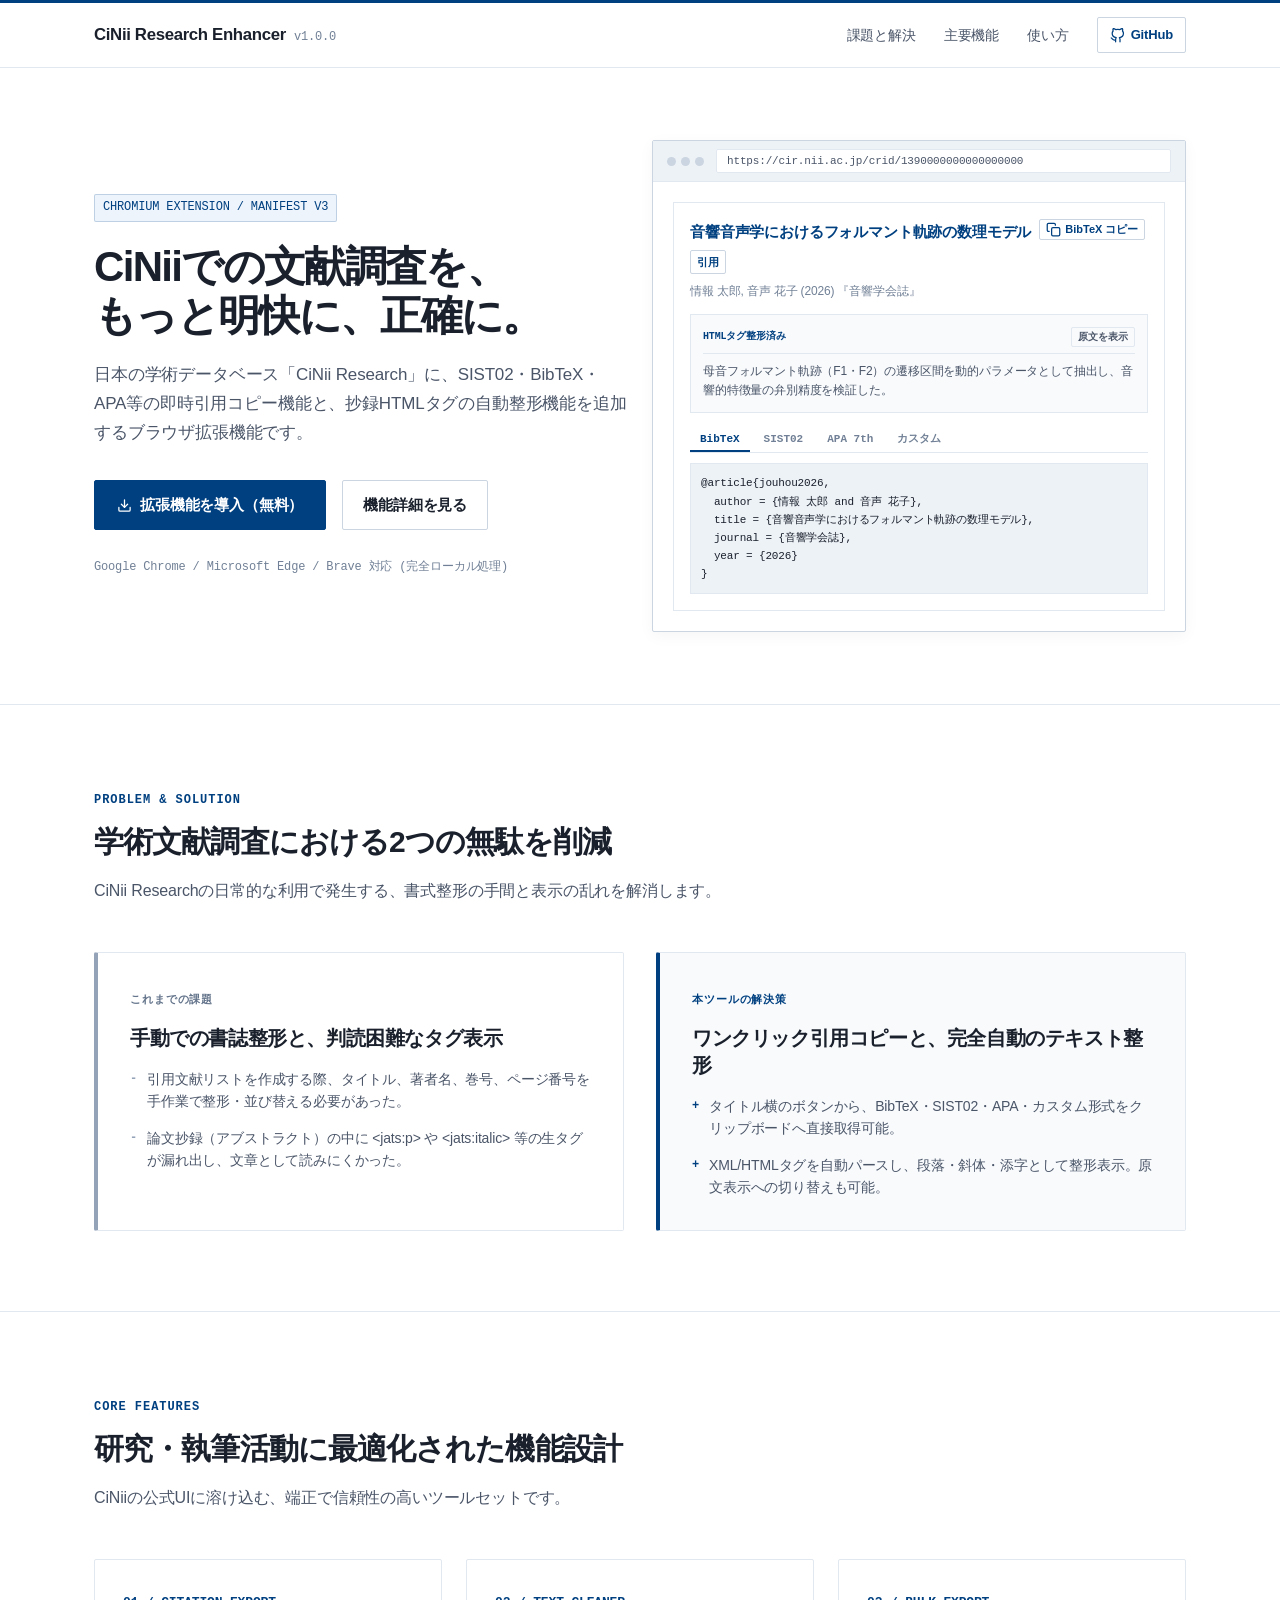
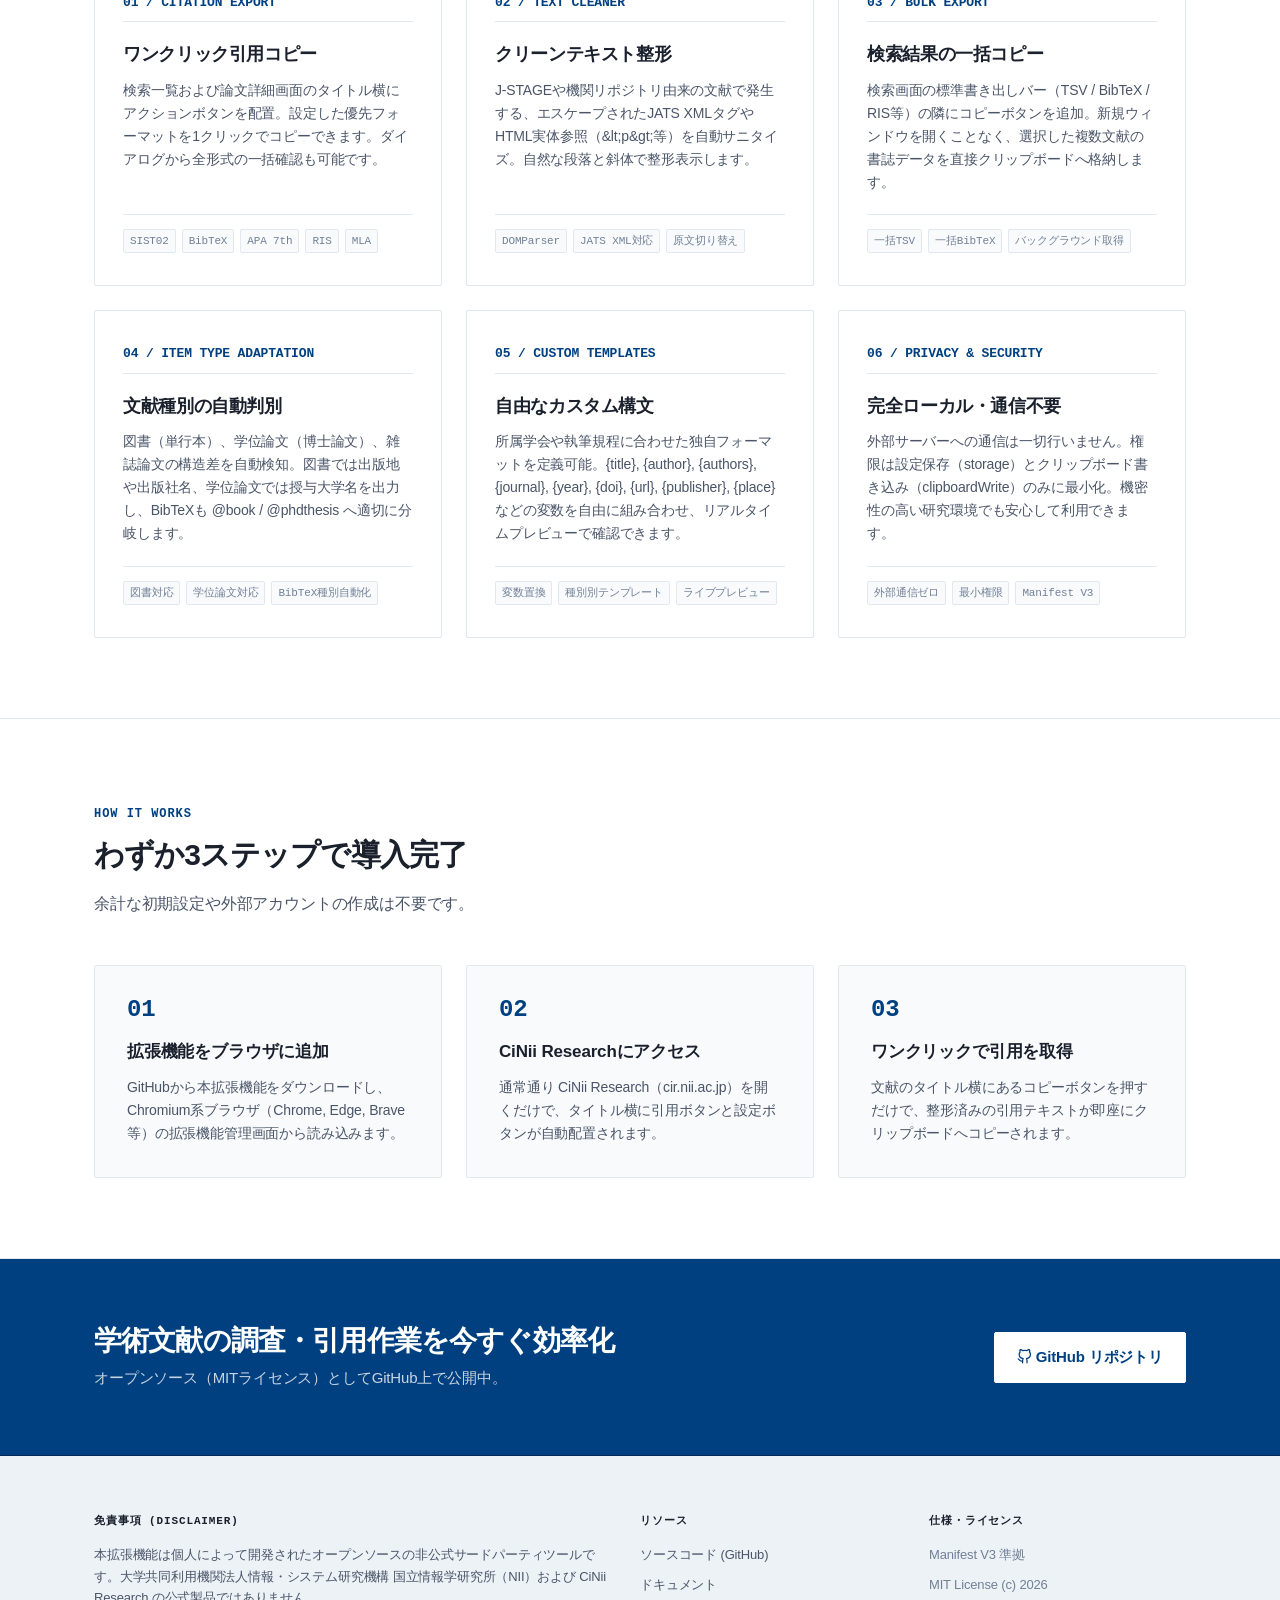
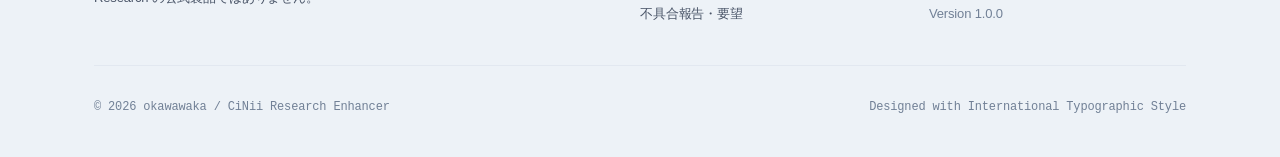
==== commit e421c235: "fix: improve author extraction and book publication place detection" ====
--- a/index.html
+++ b/index.html
@@ -1045,7 +1045,7 @@
             <div class="feature-number">05 / CUSTOM TEMPLATES</div>
             <h3 class="feature-card-title">自由なカスタム構文</h3>
             <p class="feature-card-desc">
-              所属学会や執筆規程に合わせた独自フォーマットを定義可能。{title}, {authors}, {journal}, {year}, {doi}, {url}, {publisher}, {place} などの変数を自由に組み合わせ、リアルタイムプレビューで確認できます。
+              所属学会や執筆規程に合わせた独自フォーマットを定義可能。{title}, {author}, {authors}, {journal}, {year}, {doi}, {url}, {publisher}, {place} などの変数を自由に組み合わせ、リアルタイムプレビューで確認できます。
             </p>
             <div class="feature-tag-list">
               <span class="feature-tag">変数置換</span>
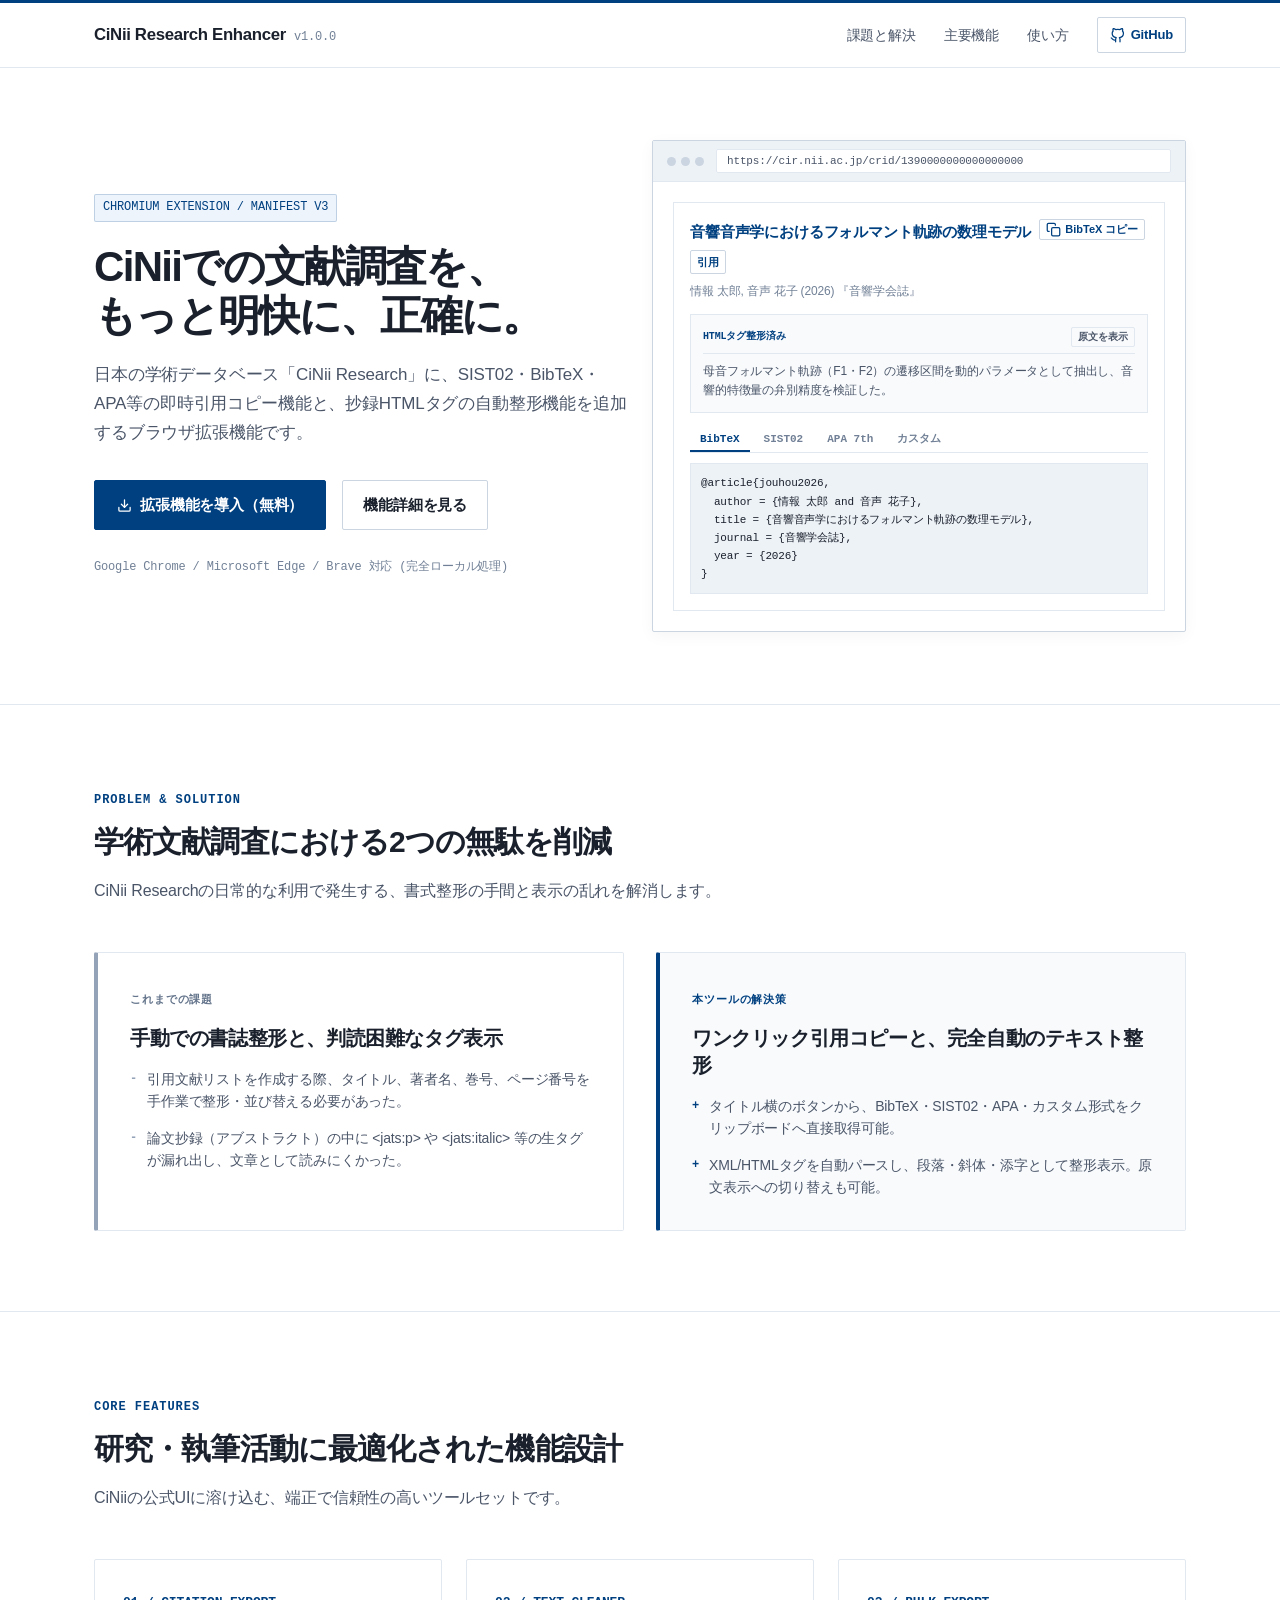
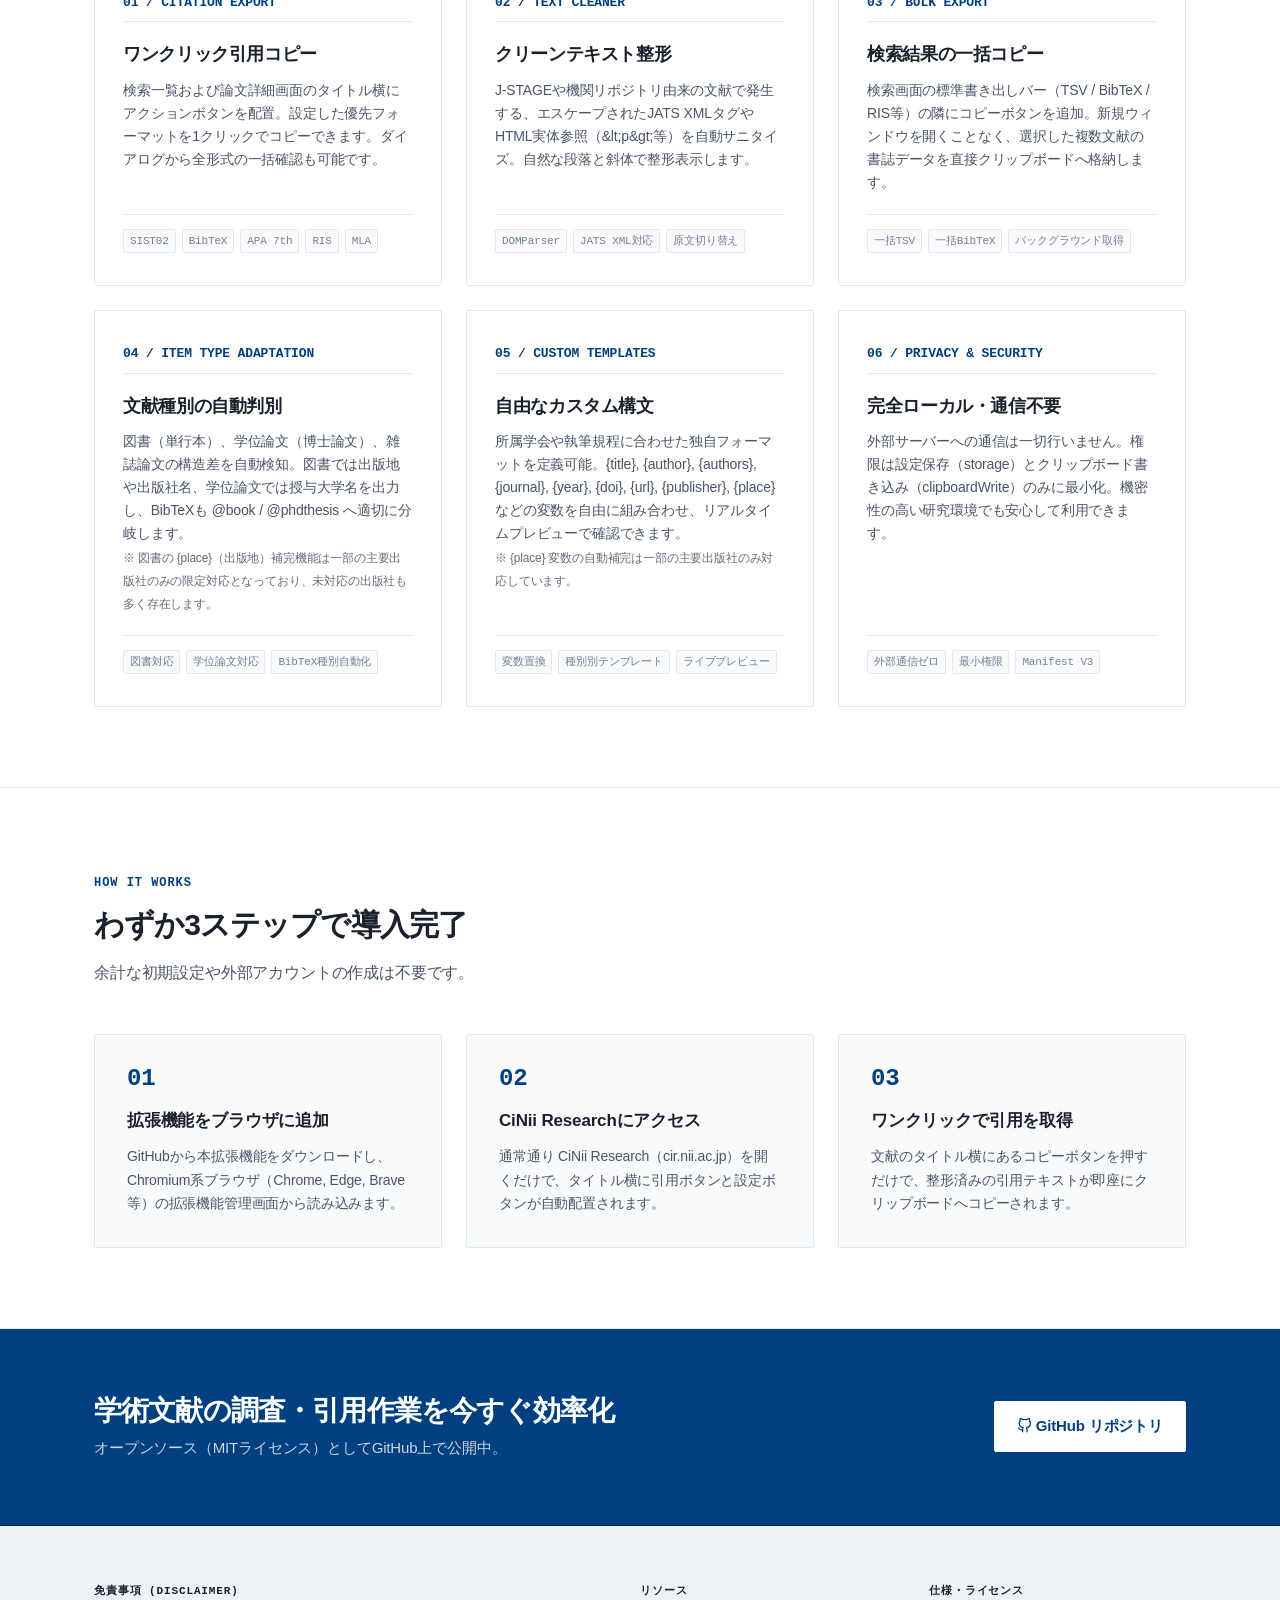
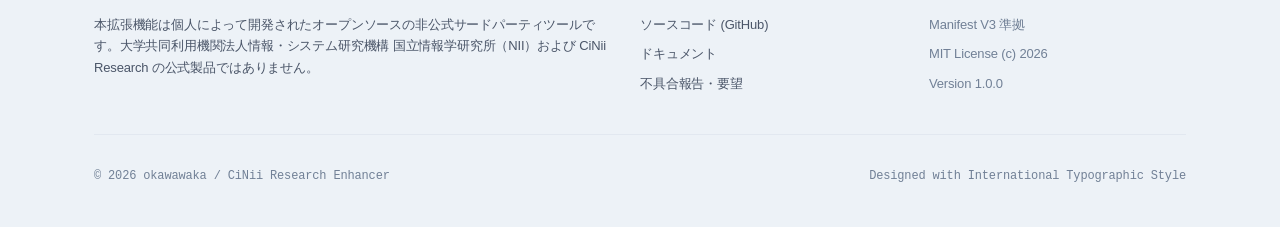
==== commit 0b12b195: "docs: note limited publisher coverage for place variable across settings, readme, and lp" ====
--- a/index.html
+++ b/index.html
@@ -1031,7 +1031,7 @@
             <div class="feature-number">04 / ITEM TYPE ADAPTATION</div>
             <h3 class="feature-card-title">文献種別の自動判別</h3>
             <p class="feature-card-desc">
-              図書（単行本）、学位論文（博士論文）、雑誌論文の構造差を自動検知。図書では出版地や出版社名、学位論文では授与大学名を出力し、BibTeXも @book / @phdthesis へ適切に分岐します。
+              図書（単行本）、学位論文（博士論文）、雑誌論文の構造差を自動検知。図書では出版地や出版社名、学位論文では授与大学名を出力し、BibTeXも @book / @phdthesis へ適切に分岐します。<br><span style="font-size: 0.85em; opacity: 0.85;">※ 図書の {place}（出版地）補完機能は一部の主要出版社のみの限定対応となっており、未対応の出版社も多く存在します。</span>
             </p>
             <div class="feature-tag-list">
               <span class="feature-tag">図書対応</span>
@@ -1045,7 +1045,7 @@
             <div class="feature-number">05 / CUSTOM TEMPLATES</div>
             <h3 class="feature-card-title">自由なカスタム構文</h3>
             <p class="feature-card-desc">
-              所属学会や執筆規程に合わせた独自フォーマットを定義可能。{title}, {author}, {authors}, {journal}, {year}, {doi}, {url}, {publisher}, {place} などの変数を自由に組み合わせ、リアルタイムプレビューで確認できます。
+              所属学会や執筆規程に合わせた独自フォーマットを定義可能。{title}, {author}, {authors}, {journal}, {year}, {doi}, {url}, {publisher}, {place} などの変数を自由に組み合わせ、リアルタイムプレビューで確認できます。<br><span style="font-size: 0.85em; opacity: 0.85;">※ {place} 変数の自動補完は一部の主要出版社のみ対応しています。</span>
             </p>
             <div class="feature-tag-list">
               <span class="feature-tag">変数置換</span>
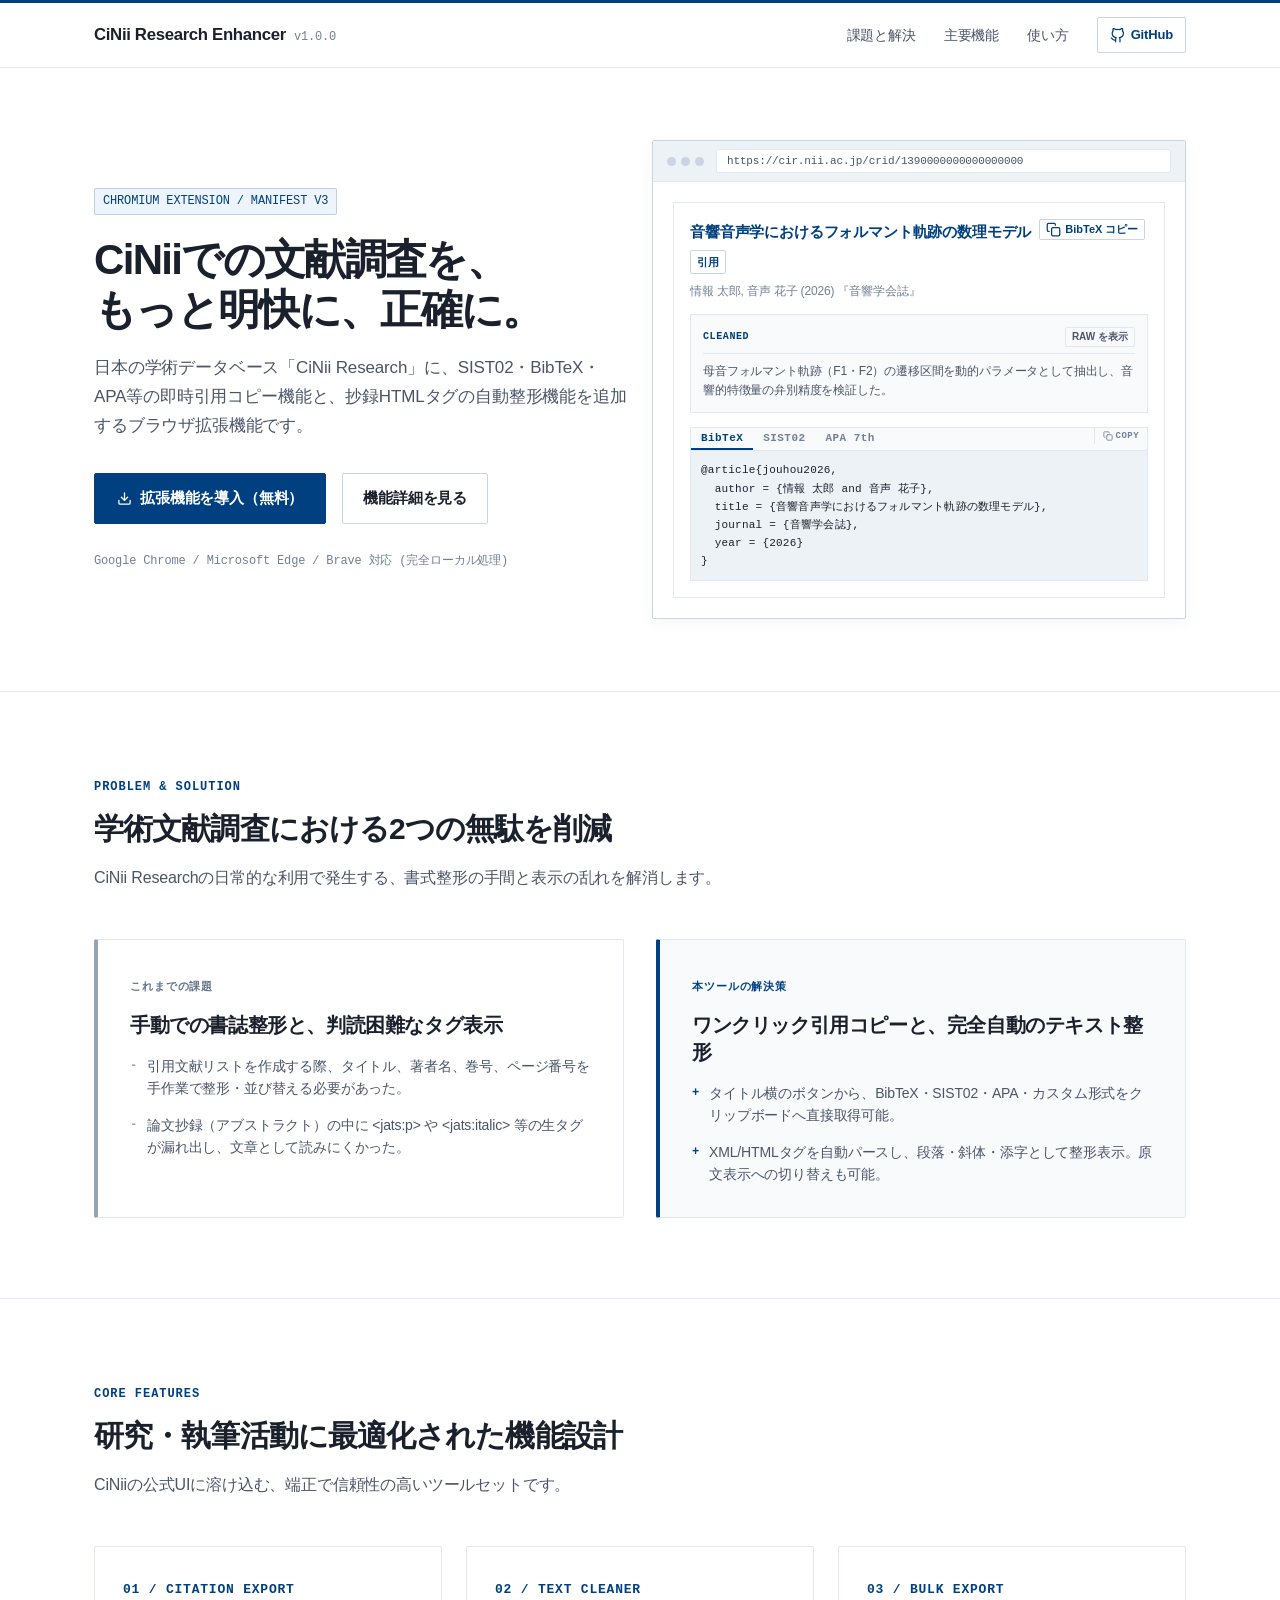
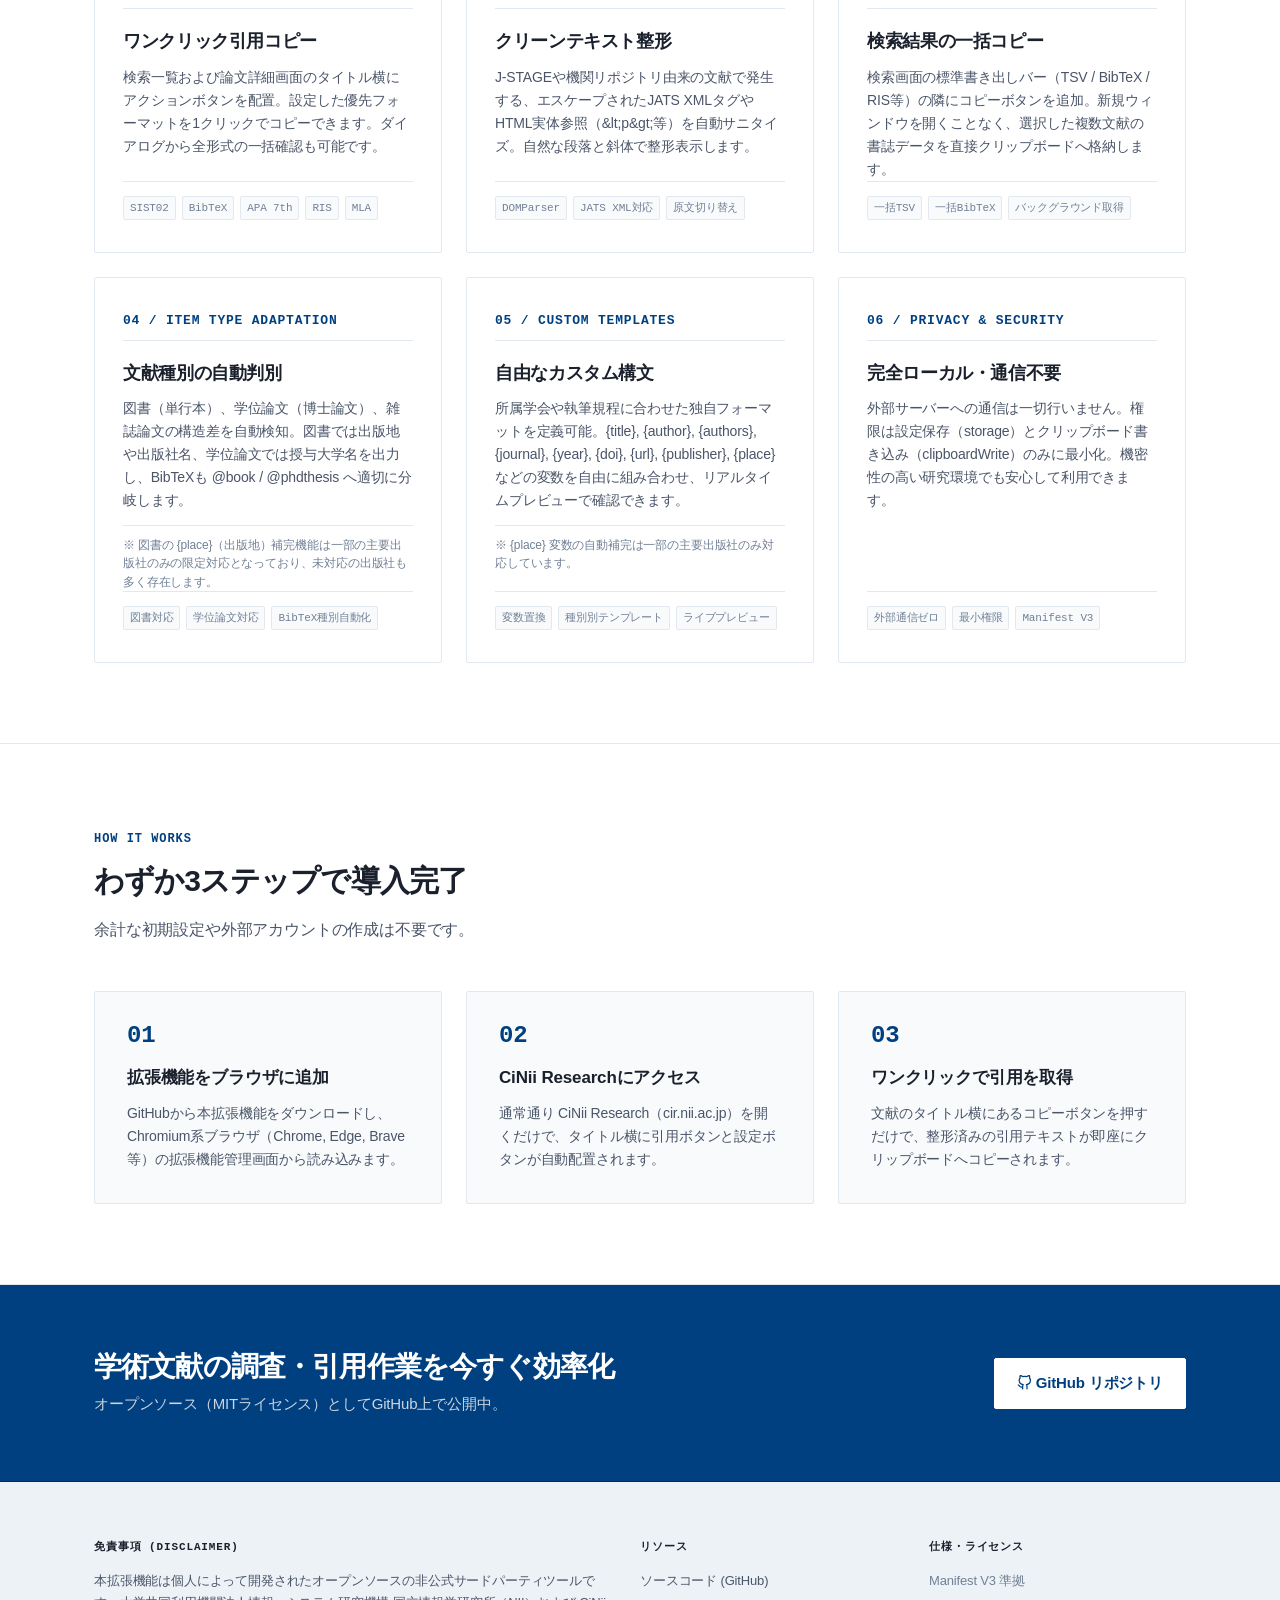
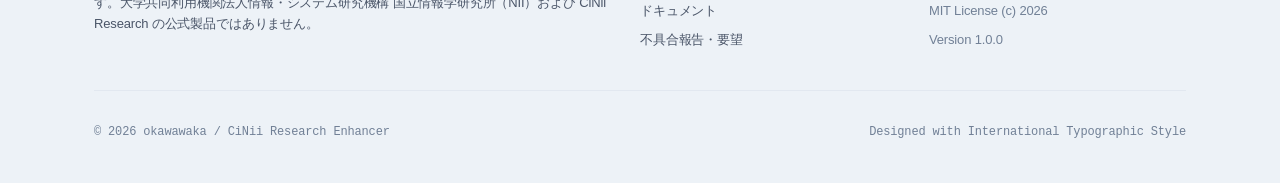
==== commit 8562fe3a: "feat: enhance hero mockup UI and refine typography/grid - Mockup abstract toggle: add is-raw CSS cla" ====
--- a/index.html
+++ b/index.html
@@ -29,7 +29,7 @@
 
       /* Typography */
       --font-sans: -apple-system, BlinkMacSystemFont, "Helvetica Neue", Arial, "Hiragino Sans", "Hiragino Kaku Gothic ProN", "Yu Gothic", "Noto Sans JP", sans-serif;
-      --font-mono: "SFMono-Regular", Consolas, "Liberation Mono", Menlo, Courier, monospace;
+      --font-mono: ui-monospace, "JetBrains Mono", "SF Mono", "SFMono-Regular", Menlo, Consolas, "Liberation Mono", monospace;
 
       /* Grid & Geometry */
       --container-max: 1140px;
@@ -420,6 +420,7 @@
       color: var(--c-navy);
     }
 
+    /* mockup-toggle-btn */
     .mockup-toggle-btn {
       font-size: 0.625rem;
       font-weight: 600;
@@ -429,31 +430,34 @@
       padding: 2px 6px;
       border-radius: var(--radius-sm);
       cursor: pointer;
-    }
-
-    .mockup-abstract-text {
-      font-size: 0.75rem;
-      color: var(--c-text-muted);
-      line-height: 1.6;
-    }
-
+      transition: color 0.15s ease, background-color 0.15s ease;
+    }
+
+    .mockup-toggle-btn:hover {
+      background-color: var(--c-bg-surface-alt);
+      color: var(--c-navy);
+    }
+
+    /* mockup-tabs-bar and mockup-tab */
     .mockup-tabs-bar {
       display: flex;
-      gap: 4px;
-      border-bottom: 1px solid var(--c-border);
-      margin-bottom: 10px;
+      gap: 0;
+      align-items: stretch;
+      flex: 1;
     }
 
     .mockup-tab {
       padding: 4px 10px;
       font-size: 0.6875rem;
       font-weight: 600;
+      letter-spacing: 0.04em;
       color: var(--c-text-subtle);
       background: none;
       border: none;
       border-bottom: 2px solid transparent;
       cursor: pointer;
       font-family: var(--font-mono);
+      transition: color 0.15s ease;
     }
 
     .mockup-tab.active {
@@ -471,6 +475,113 @@
       white-space: pre-wrap;
       word-break: break-all;
       min-height: 60px;
+      letter-spacing: 0.02em;
+    }
+
+    /* Abstract toggle — enhanced raw state */
+    .mockup-abstract-text.is-raw {
+      font-family: var(--font-mono);
+      font-size: 0.625rem;
+      color: var(--c-text-subtle);
+      background-color: #f1f5f9;
+      border-radius: 1px;
+      padding: 4px 6px;
+      letter-spacing: 0.01em;
+      line-height: 1.7;
+    }
+
+    .mockup-abstract-text {
+      font-size: 0.75rem;
+      color: var(--c-text-muted);
+      line-height: 1.6;
+      transition: color 0.2s ease, font-family 0.15s ease, background-color 0.2s ease;
+    }
+
+    /* Abstract bar status indicator */
+    .mockup-tag-clean {
+      font-family: var(--font-mono);
+      font-size: 0.625rem;
+      font-weight: 700;
+      letter-spacing: 0.06em;
+      text-transform: uppercase;
+      color: var(--c-navy);
+    }
+
+    .mockup-tag-clean.is-raw-label {
+      color: var(--c-text-subtle);
+    }
+
+    /* Citation code block header row (tabs + copy btn) */
+    .mockup-code-header {
+      display: flex;
+      align-items: center;
+      justify-content: space-between;
+      border-bottom: 1px solid var(--c-border);
+      margin-bottom: 0;
+      background-color: var(--c-bg-surface);
+      border: 1px solid var(--c-border);
+      border-bottom: none;
+    }
+
+    .mockup-copy-btn {
+      display: inline-flex;
+      align-items: center;
+      gap: 3px;
+      padding: 3px 8px;
+      font-family: var(--font-mono);
+      font-size: 0.5625rem;
+      font-weight: 600;
+      letter-spacing: 0.05em;
+      color: var(--c-text-subtle);
+      background: none;
+      border: none;
+      border-left: 1px solid var(--c-border);
+      cursor: pointer;
+      transition: color 0.15s ease, background-color 0.15s ease;
+      height: 100%;
+      align-self: stretch;
+    }
+
+    .mockup-copy-btn:hover {
+      color: var(--c-navy);
+      background-color: var(--c-navy-subtle);
+    }
+
+    .mockup-copy-btn.is-copied {
+      color: var(--c-green);
+    }
+
+    .mockup-copy-btn svg {
+      width: 10px;
+      height: 10px;
+      stroke: currentColor;
+      fill: none;
+      stroke-width: 2;
+      stroke-linecap: round;
+      stroke-linejoin: round;
+    }
+
+    /* --------------------------------------------------------------------------
+     * Note / Aside annotation (Feature cards 04/05)
+     * -------------------------------------------------------------------------- */
+    .note {
+      font-size: 0.75rem;
+      color: var(--c-text-subtle);
+      line-height: 1.55;
+      margin-top: 12px;
+      padding-top: 10px;
+      border-top: 1px solid var(--c-border);
+      font-style: normal;
+    }
+
+    /* Feature card: push tags to bottom */
+    .feature-tag-list {
+      display: flex;
+      flex-wrap: wrap;
+      gap: 6px;
+      padding-top: 14px;
+      border-top: 1px solid var(--c-border);
+      margin-top: auto;
     }
 
     /* --------------------------------------------------------------------------
@@ -582,6 +693,8 @@
       font-family: var(--font-mono);
       font-size: 0.8125rem;
       font-weight: 700;
+      letter-spacing: 0.06em;
+      text-transform: uppercase;
       color: var(--c-navy);
       margin-bottom: 20px;
       border-bottom: 1px solid var(--c-border);
@@ -600,17 +713,9 @@
       font-size: 0.875rem;
       color: var(--c-text-muted);
       line-height: 1.65;
-      margin-bottom: 20px;
-      flex: 1;
-    }
-
-    .feature-tag-list {
-      display: flex;
-      flex-wrap: wrap;
-      gap: 6px;
-      padding-top: 14px;
-      border-top: 1px solid var(--c-border);
-    }
+    }
+
+    /* feature-tag-list defined above with margin-top: auto */
 
     .feature-tag {
       font-family: var(--font-mono);
@@ -900,19 +1005,24 @@
                 
                 <div class="mockup-abstract-box">
                   <div class="mockup-abstract-bar">
-                    <span class="mockup-tag-clean">HTMLタグ整形済み</span>
-                    <button type="button" class="mockup-toggle-btn" id="demoToggleTag">原文を表示</button>
+                    <span class="mockup-tag-clean" id="demoAbstractLabel">CLEANED</span>
+                    <button type="button" class="mockup-toggle-btn" id="demoToggleTag">RAW を表示</button>
                   </div>
                   <div class="mockup-abstract-text" id="demoAbstractText">
                     母音フォルマント軌跡（F1・F2）の遷移区間を動的パラメータとして抽出し、音響的特徴量の弁別精度を検証した。
                   </div>
                 </div>
 
-                <div class="mockup-tabs-bar">
-                  <button type="button" class="mockup-tab active" data-fmt="bibtex">BibTeX</button>
-                  <button type="button" class="mockup-tab" data-fmt="sist02">SIST02</button>
-                  <button type="button" class="mockup-tab" data-fmt="apa">APA 7th</button>
-                  <button type="button" class="mockup-tab" data-fmt="custom">カスタム</button>
+                <div class="mockup-code-header">
+                  <div class="mockup-tabs-bar">
+                    <button type="button" class="mockup-tab active" data-fmt="bibtex">BibTeX</button>
+                    <button type="button" class="mockup-tab" data-fmt="sist02">SIST02</button>
+                    <button type="button" class="mockup-tab" data-fmt="apa">APA 7th</button>
+                  </div>
+                  <button type="button" class="mockup-copy-btn" id="demoInlineCopy" aria-label="コピー">
+                    <svg viewBox="0 0 24 24"><rect x="9" y="9" width="13" height="13" rx="2" ry="2"/><path d="M5 15H4a2 2 0 0 1-2-2V4a2 2 0 0 1 2-2h9a2 2 0 0 1 2 2v1"/></svg>
+                    <span id="demoInlineCopyLabel">COPY</span>
+                  </button>
                 </div>
                 <div class="mockup-preview-code" id="demoCodePreview">@article{jouhou2026,
   author = {情報 太郎 and 音声 花子},
@@ -1031,8 +1141,9 @@
             <div class="feature-number">04 / ITEM TYPE ADAPTATION</div>
             <h3 class="feature-card-title">文献種別の自動判別</h3>
             <p class="feature-card-desc">
-              図書（単行本）、学位論文（博士論文）、雑誌論文の構造差を自動検知。図書では出版地や出版社名、学位論文では授与大学名を出力し、BibTeXも @book / @phdthesis へ適切に分岐します。<br><span style="font-size: 0.85em; opacity: 0.85;">※ 図書の {place}（出版地）補完機能は一部の主要出版社のみの限定対応となっており、未対応の出版社も多く存在します。</span>
+              図書（単行本）、学位論文（博士論文）、雑誌論文の構造差を自動検知。図書では出版地や出版社名、学位論文では授与大学名を出力し、BibTeXも @book / @phdthesis へ適切に分岐します。
             </p>
+            <aside class="note">※ 図書の {place}（出版地）補完機能は一部の主要出版社のみの限定対応となっており、未対応の出版社も多く存在します。</aside>
             <div class="feature-tag-list">
               <span class="feature-tag">図書対応</span>
               <span class="feature-tag">学位論文対応</span>
@@ -1045,8 +1156,9 @@
             <div class="feature-number">05 / CUSTOM TEMPLATES</div>
             <h3 class="feature-card-title">自由なカスタム構文</h3>
             <p class="feature-card-desc">
-              所属学会や執筆規程に合わせた独自フォーマットを定義可能。{title}, {author}, {authors}, {journal}, {year}, {doi}, {url}, {publisher}, {place} などの変数を自由に組み合わせ、リアルタイムプレビューで確認できます。<br><span style="font-size: 0.85em; opacity: 0.85;">※ {place} 変数の自動補完は一部の主要出版社のみ対応しています。</span>
+              所属学会や執筆規程に合わせた独自フォーマットを定義可能。{title}, {author}, {authors}, {journal}, {year}, {doi}, {url}, {publisher}, {place} などの変数を自由に組み合わせ、リアルタイムプレビューで確認できます。
             </p>
+            <aside class="note">※ {place} 変数の自動補完は一部の主要出版社のみ対応しています。</aside>
             <div class="feature-tag-list">
               <span class="feature-tag">変数置換</span>
               <span class="feature-tag">種別別テンプレート</span>
@@ -1171,33 +1283,30 @@
     (() => {
       'use strict';
 
-      // Demo Citation Data
+      // Demo Citation Data (仕様書指定の表示例)
       const DEMO_CITATIONS = {
-        bibtex: `@article{jouhou2026,
-  author = {情報 太郎 and 音声 花子},
-  title = {音響音声学におけるフォルマント軌跡の数理モデル},
-  journal = {音響学会誌},
-  year = {2026}
-}`,
-        sist02: `情報 太郎, 音声 花子. 音響音声学におけるフォルマント軌跡の数理モデル. 音響学会誌. 2026, 82(4), pp. 210-218.`,
-        apa: `Jouhou, T., & Onsei, H. (2026). Mathematical models of formant trajectories in acoustic phonetics. Journal of the Acoustical Society, 82(4), 210-218.`,
-        custom: `情報 太郎・音声 花子 (2026)「音響音声学におけるフォルマント軌跡の数理モデル」『音響学会誌』82(4), pp.210-218.`
+        bibtex: `@article{jouhou2026,\n  author = {情報 太郎 and 音声 花子},\n  title = {音響音声学におけるフォルマント軌跡の数理モデル},\n  journal = {音響学会誌},\n  year = {2026}\n}`,
+        sist02: `情報 太郎, 音声 花子. 音響音声学におけるフォルマント軌跡の数理モデル. 音響学会誌. 2026.`,
+        apa: `情報 太郎, & 音声 花子. (2026). 音響音声学におけるフォルマント軌跡の数理モデル. 音響学会誌.`
       };
 
-      const codeEl = document.getElementById('demoCodePreview');
-      const tabs = document.querySelectorAll('.mockup-tab');
-      const quickBtn = document.getElementById('demoQuickCopy');
-      const btnLabel = document.getElementById('demoBtnLabel');
+      const codeEl       = document.getElementById('demoCodePreview');
+      const tabs         = document.querySelectorAll('.mockup-tab');
+      const quickBtn     = document.getElementById('demoQuickCopy');
+      const btnLabel     = document.getElementById('demoBtnLabel');
       const toggleTagBtn = document.getElementById('demoToggleTag');
       const abstractText = document.getElementById('demoAbstractText');
+      const abstractLabel = document.getElementById('demoAbstractLabel');
+      const inlineCopyBtn = document.getElementById('demoInlineCopy');
+      const inlineCopyLabel = document.getElementById('demoInlineCopyLabel');
 
       let currentFormat = 'bibtex';
       let isTagClean = true;
 
-      const RAW_ABSTRACT = `&lt;jats:p&gt;母音フォルマント軌跡（&lt;jats:italic&gt;F&lt;/jats:italic&gt;&lt;jats:sub&gt;1&lt;/jats:sub&gt;・&lt;jats:italic&gt;F&lt;/jats:italic&gt;&lt;jats:sub&gt;2&lt;/jats:sub&gt;）の遷移区間を動的パラメータとして抽出し、音響的特徴量の弁別精度を検証した。&lt;/jats:p&gt;`;
+      const RAW_ABSTRACT = `<jats:p>母音フォルマント軌跡（<jats:italic>F</jats:italic><jats:sub>1</jats:sub>・<jats:italic>F</jats:italic><jats:sub>2</jats:sub>）の遷移区間を動的パラメータとして抽出し、音響的特徴量の弁別精度を検証した。</jats:p>`;
       const CLEAN_ABSTRACT = `母音フォルマント軌跡（F1・F2）の遷移区間を動的パラメータとして抽出し、音響的特徴量の弁別精度を検証した。`;
 
-      // Tab switching
+      // ── Tab switching (citation format) ──────────────────────────────────
       tabs.forEach((tab) => {
         tab.addEventListener('click', () => {
           tabs.forEach((t) => t.classList.remove('active'));
@@ -1205,50 +1314,76 @@
 
           const fmt = tab.getAttribute('data-fmt');
           currentFormat = fmt;
-          if (DEMO_CITATIONS[fmt]) {
+          if (DEMO_CITATIONS[fmt] !== undefined) {
             codeEl.textContent = DEMO_CITATIONS[fmt];
           }
 
           const labelMap = {
             bibtex: 'BibTeX コピー',
             sist02: 'SIST02 コピー',
-            apa: 'APA コピー',
-            custom: 'カスタム コピー'
+            apa:    'APA コピー'
           };
-          btnLabel.textContent = labelMap[fmt] || '引用コピー';
+          if (btnLabel) btnLabel.textContent = labelMap[fmt] || '引用コピー';
+          // Reset inline copy label on tab change
+          if (inlineCopyLabel) inlineCopyLabel.textContent = 'COPY';
+          if (inlineCopyBtn) inlineCopyBtn.classList.remove('is-copied');
         });
       });
 
-      // Quick Copy simulation
-      quickBtn.addEventListener('click', async () => {
+      // ── Helper: clipboard copy with feedback ─────────────────────────────
+      async function copyWithFeedback(btn, labelEl, originalLabel, successLabel) {
         const textToCopy = DEMO_CITATIONS[currentFormat] || '';
         try {
           if (navigator.clipboard && navigator.clipboard.writeText) {
             await navigator.clipboard.writeText(textToCopy);
           }
         } catch (_) {}
-
-        const originalText = btnLabel.textContent;
-        quickBtn.classList.add('is-copied');
-        btnLabel.textContent = 'コピー完了';
-
+        btn.classList.add('is-copied');
+        if (labelEl) labelEl.textContent = successLabel;
         setTimeout(() => {
-          quickBtn.classList.remove('is-copied');
-          btnLabel.textContent = originalText;
+          btn.classList.remove('is-copied');
+          if (labelEl) labelEl.textContent = originalLabel;
         }, 1500);
-      });
-
-      // Toggle raw HTML tag demo
-      toggleTagBtn.addEventListener('click', () => {
-        isTagClean = !isTagClean;
-        if (isTagClean) {
-          abstractText.textContent = CLEAN_ABSTRACT;
-          toggleTagBtn.textContent = '原文を表示';
-        } else {
-          abstractText.textContent = RAW_ABSTRACT;
-          toggleTagBtn.textContent = '整形表示に戻す';
-        }
-      });
+      }
+
+      // ── Quick Copy (title row button) ─────────────────────────────────────
+      if (quickBtn) {
+        quickBtn.addEventListener('click', () => {
+          const originalText = btnLabel ? btnLabel.textContent : 'BibTeX コピー';
+          copyWithFeedback(quickBtn, btnLabel, originalText, 'コピー完了');
+        });
+      }
+
+      // ── Inline Copy (code block corner button) ────────────────────────────
+      if (inlineCopyBtn) {
+        inlineCopyBtn.addEventListener('click', () => {
+          copyWithFeedback(inlineCopyBtn, inlineCopyLabel, 'COPY', 'DONE');
+        });
+      }
+
+      // ── Toggle Raw / Cleaned abstract ─────────────────────────────────────
+      if (toggleTagBtn && abstractText) {
+        toggleTagBtn.addEventListener('click', () => {
+          isTagClean = !isTagClean;
+          if (isTagClean) {
+            abstractText.textContent = CLEAN_ABSTRACT;
+            abstractText.classList.remove('is-raw');
+            if (abstractLabel) {
+              abstractLabel.textContent = 'CLEANED';
+              abstractLabel.classList.remove('is-raw-label');
+            }
+            toggleTagBtn.textContent = 'RAW を表示';
+          } else {
+            abstractText.textContent = RAW_ABSTRACT;
+            abstractText.classList.add('is-raw');
+            if (abstractLabel) {
+              abstractLabel.textContent = 'RAW / JATS';
+              abstractLabel.classList.add('is-raw-label');
+            }
+            toggleTagBtn.textContent = '整形表示に戻す';
+          }
+        });
+      }
     })();
   </script>
 </body>
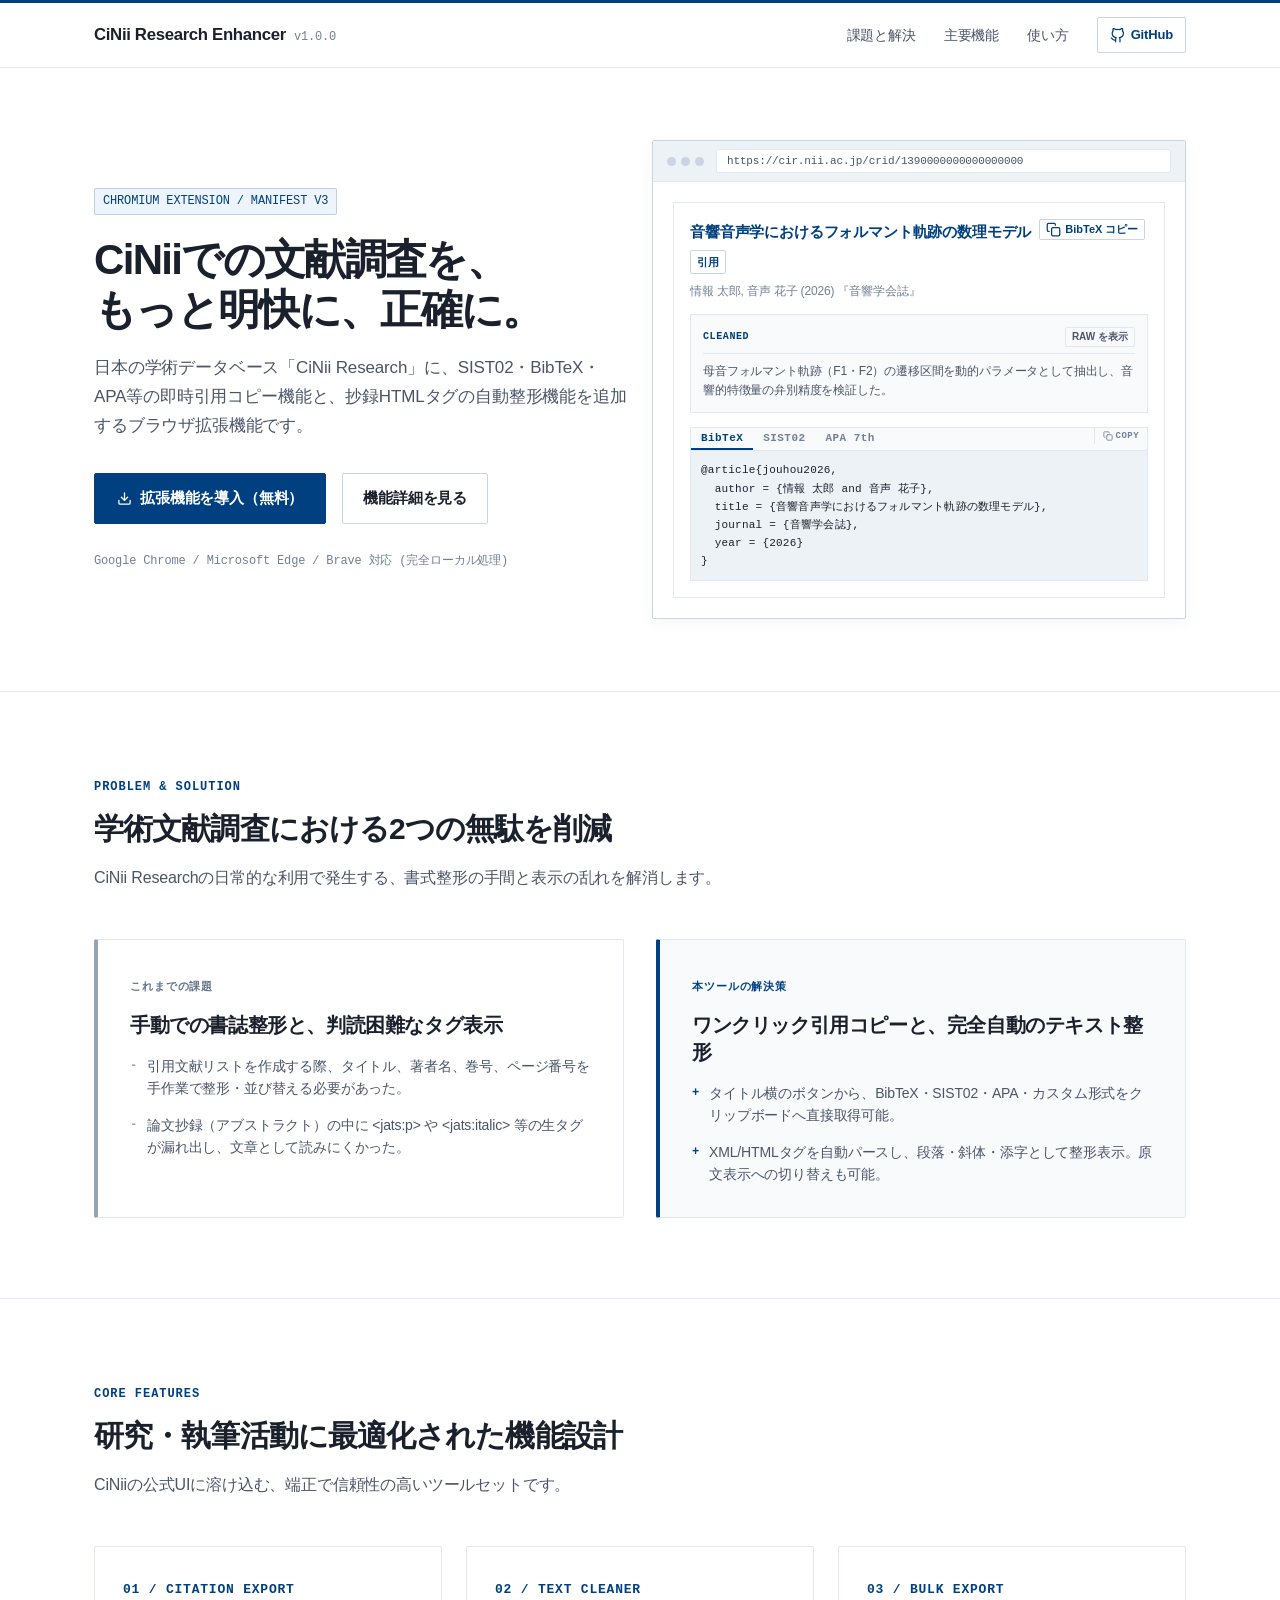
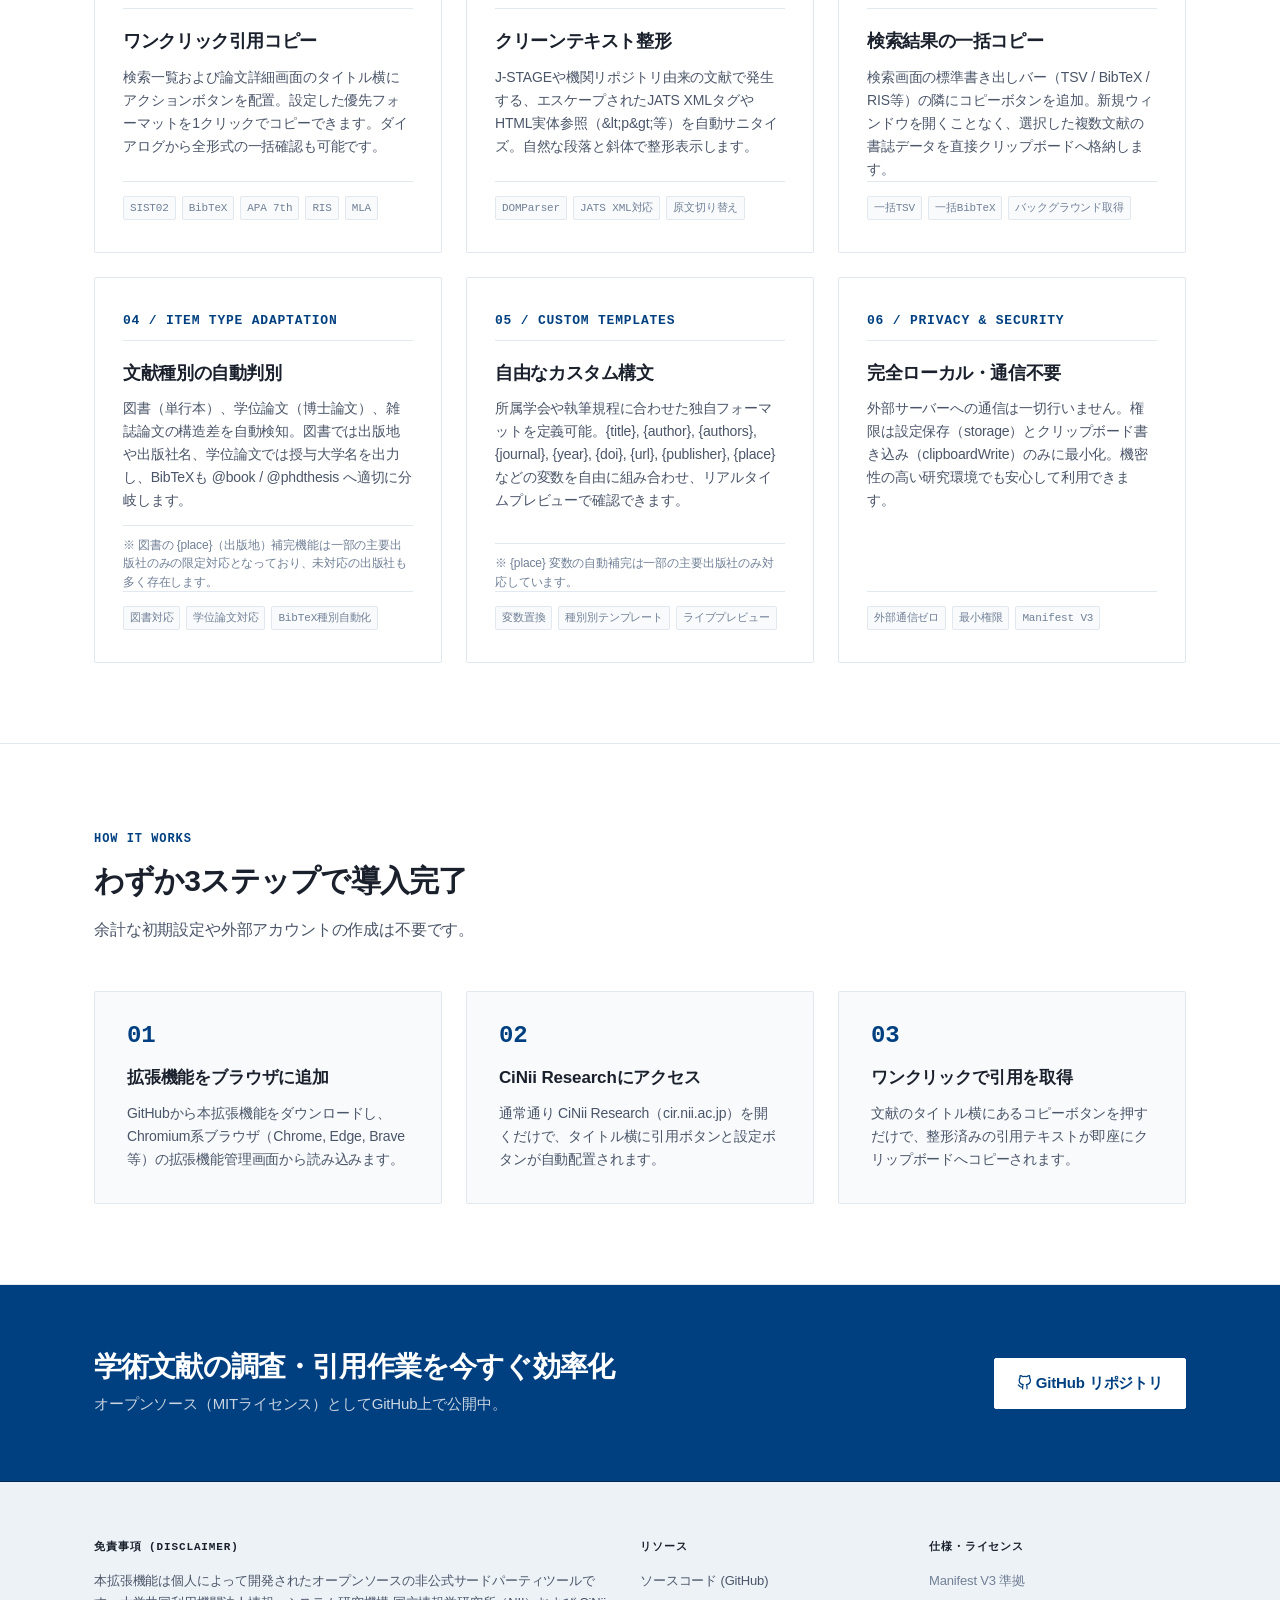
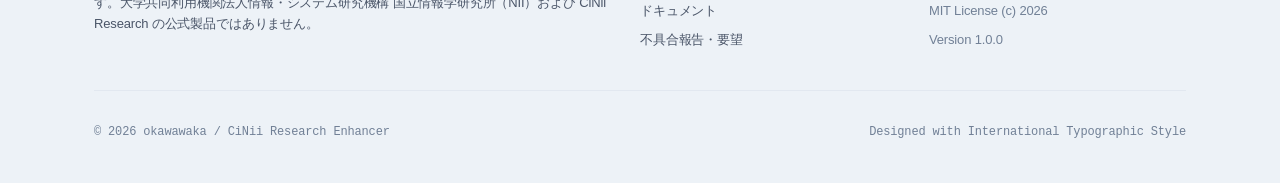
==== commit f18161a5: "fix: review pass — CSS order, flex layout, border shorthand cleanup - Move .mockup-abstract-text bas" ====
--- a/index.html
+++ b/index.html
@@ -478,6 +478,14 @@
       letter-spacing: 0.02em;
     }
 
+    /* Abstract bar base state */
+    .mockup-abstract-text {
+      font-size: 0.75rem;
+      color: var(--c-text-muted);
+      line-height: 1.6;
+      transition: color 0.2s ease, background-color 0.2s ease, padding 0.15s ease;
+    }
+
     /* Abstract toggle — enhanced raw state */
     .mockup-abstract-text.is-raw {
       font-family: var(--font-mono);
@@ -490,13 +498,6 @@
       line-height: 1.7;
     }
 
-    .mockup-abstract-text {
-      font-size: 0.75rem;
-      color: var(--c-text-muted);
-      line-height: 1.6;
-      transition: color 0.2s ease, font-family 0.15s ease, background-color 0.2s ease;
-    }
-
     /* Abstract bar status indicator */
     .mockup-tag-clean {
       font-family: var(--font-mono);
@@ -516,8 +517,6 @@
       display: flex;
       align-items: center;
       justify-content: space-between;
-      border-bottom: 1px solid var(--c-border);
-      margin-bottom: 0;
       background-color: var(--c-bg-surface);
       border: 1px solid var(--c-border);
       border-bottom: none;
@@ -572,6 +571,7 @@
       padding-top: 10px;
       border-top: 1px solid var(--c-border);
       font-style: normal;
+      flex-shrink: 0;
     }
 
     /* Feature card: push tags to bottom */
@@ -713,6 +713,7 @@
       font-size: 0.875rem;
       color: var(--c-text-muted);
       line-height: 1.65;
+      flex: 1;
     }
 
     /* feature-tag-list defined above with margin-top: auto */
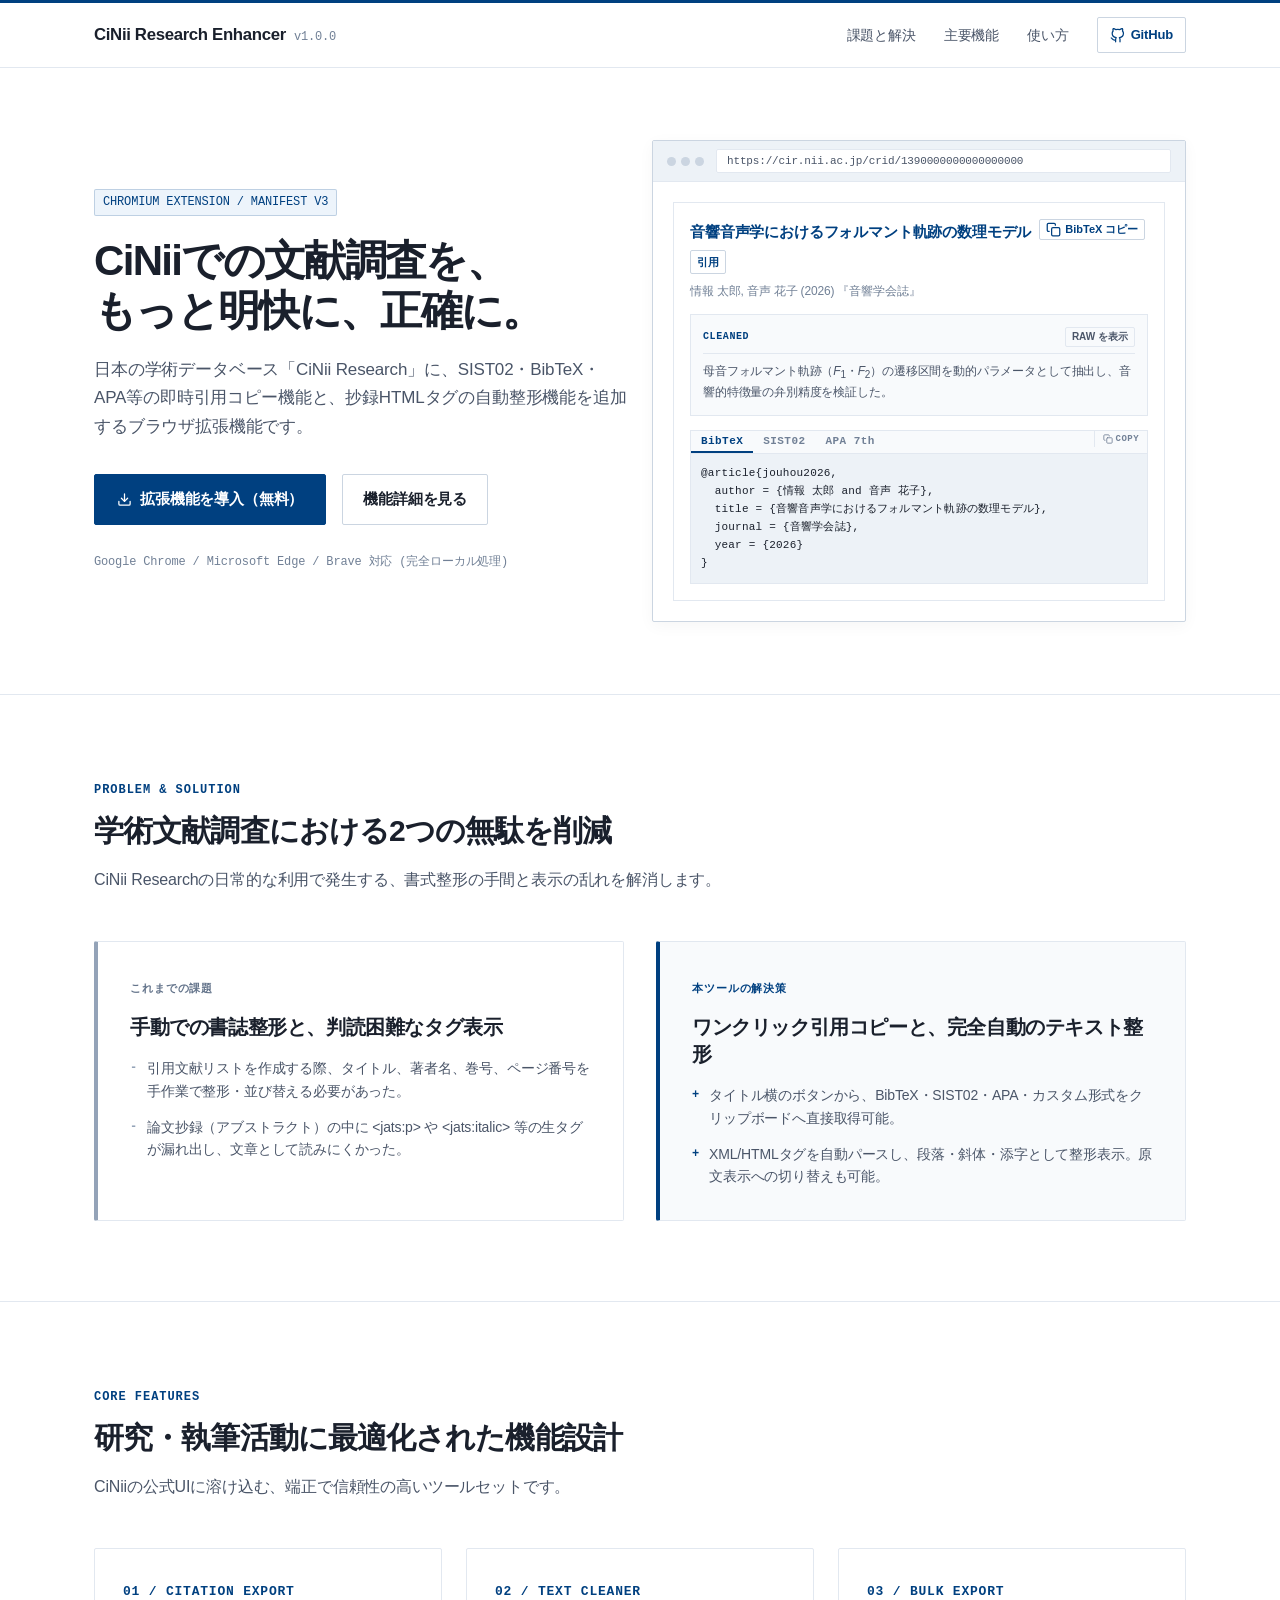
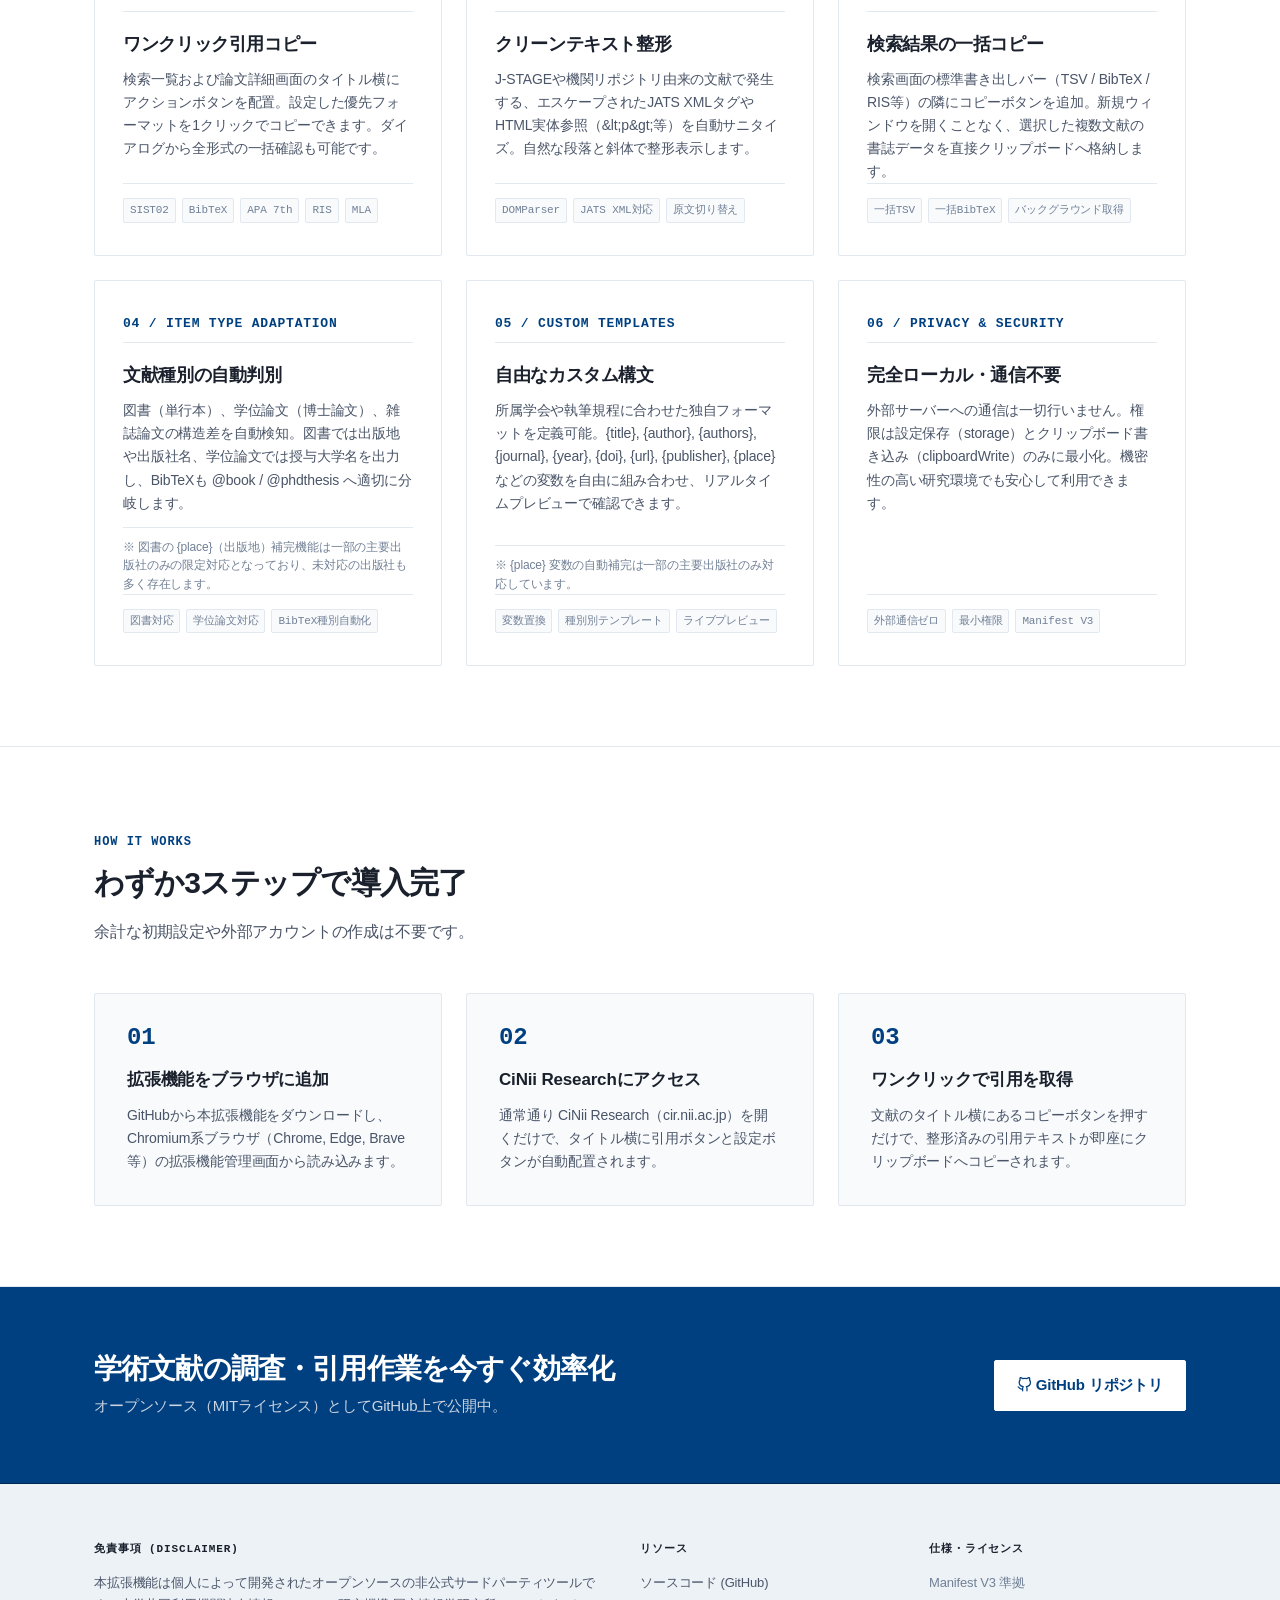
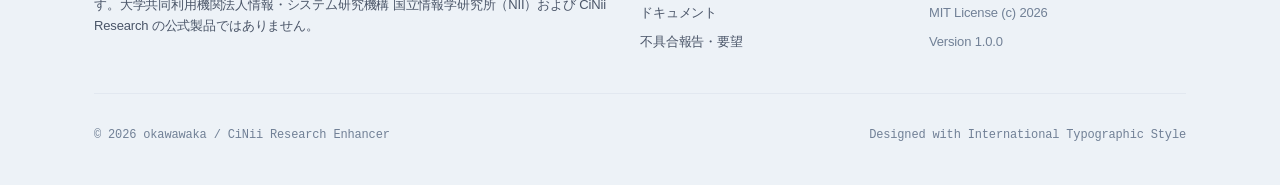
==== commit 0f2747d4: "fix: correct abstract toggle to match spec — Cleaned renders em/sub, Raw shows escaped JATS tags Per" ====
--- a/index.html
+++ b/index.html
@@ -1009,9 +1009,8 @@
                     <span class="mockup-tag-clean" id="demoAbstractLabel">CLEANED</span>
                     <button type="button" class="mockup-toggle-btn" id="demoToggleTag">RAW を表示</button>
                   </div>
-                  <div class="mockup-abstract-text" id="demoAbstractText">
-                    母音フォルマント軌跡（F1・F2）の遷移区間を動的パラメータとして抽出し、音響的特徴量の弁別精度を検証した。
-                  </div>
+                  <div class="mockup-abstract-text" id="demoAbstractText">母音フォルマント軌跡（<em>F</em><sub>1</sub>・<em>F</em><sub>2</sub>）の遷移区間を動的パラメータとして抽出し、音響的特徴量の弁別精度を検証した。</div>
+
                 </div>
 
                 <div class="mockup-code-header">
@@ -1304,8 +1303,11 @@
       let currentFormat = 'bibtex';
       let isTagClean = true;
 
-      const RAW_ABSTRACT = `<jats:p>母音フォルマント軌跡（<jats:italic>F</jats:italic><jats:sub>1</jats:sub>・<jats:italic>F</jats:italic><jats:sub>2</jats:sub>）の遷移区間を動的パラメータとして抽出し、音響的特徴量の弁別精度を検証した。</jats:p>`;
-      const CLEAN_ABSTRACT = `母音フォルマント軌跡（F1・F2）の遷移区間を動的パラメータとして抽出し、音響的特徴量の弁別精度を検証した。`;
+      // RAW: エスケープ済みJATSタグ文字列（生タグが見えるコード風表示）
+      const RAW_ABSTRACT = `&lt;jats:p&gt;母音フォルマント軌跡（&lt;jats:italic&gt;F&lt;/jats:italic&gt;&lt;jats:sub&gt;1&lt;/jats:sub&gt;・&lt;jats:italic&gt;F&lt;/jats:italic&gt;&lt;jats:sub&gt;2&lt;/jats:sub&gt;）の遷移区間を動的パラメータとして抽出し、音響的特徴量の弁別精度を検証した。&lt;/jats:p&gt;`;
+      // CLEAN: タグをパースしてイタリック・添字として整形済みのHTML
+      const CLEAN_ABSTRACT = `母音フォルマント軌跡（<em>F</em><sub>1</sub>・<em>F</em><sub>2</sub>）の遷移区間を動的パラメータとして抽出し、音響的特徴量の弁別精度を検証した。`;
+
 
       // ── Tab switching (citation format) ──────────────────────────────────
       tabs.forEach((tab) => {
@@ -1367,7 +1369,8 @@
         toggleTagBtn.addEventListener('click', () => {
           isTagClean = !isTagClean;
           if (isTagClean) {
-            abstractText.textContent = CLEAN_ABSTRACT;
+            // Cleaned: em/sub タグをレンダリング
+            abstractText.innerHTML = CLEAN_ABSTRACT;
             abstractText.classList.remove('is-raw');
             if (abstractLabel) {
               abstractLabel.textContent = 'CLEANED';
@@ -1375,7 +1378,8 @@
             }
             toggleTagBtn.textContent = 'RAW を表示';
           } else {
-            abstractText.textContent = RAW_ABSTRACT;
+            // Raw: エスケープ済みJATSタグを文字として表示
+            abstractText.innerHTML = RAW_ABSTRACT;
             abstractText.classList.add('is-raw');
             if (abstractLabel) {
               abstractLabel.textContent = 'RAW / JATS';
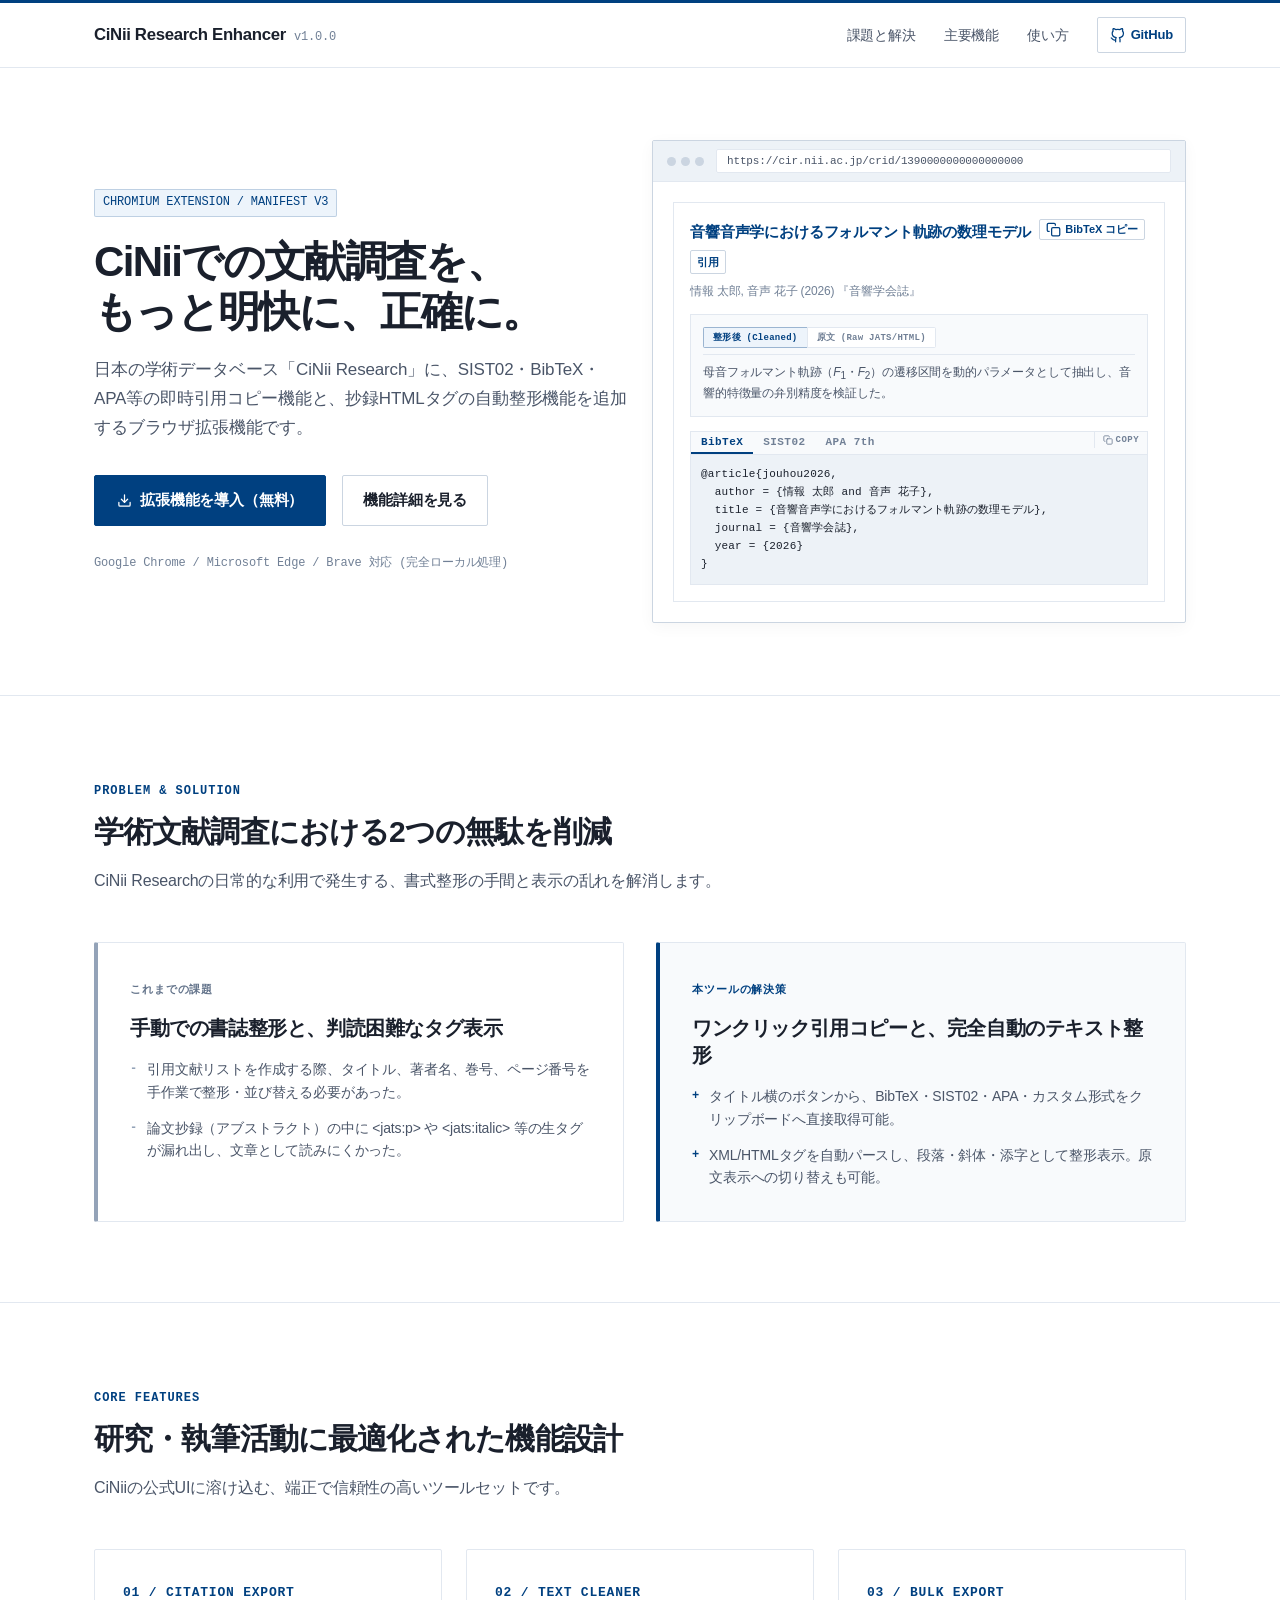
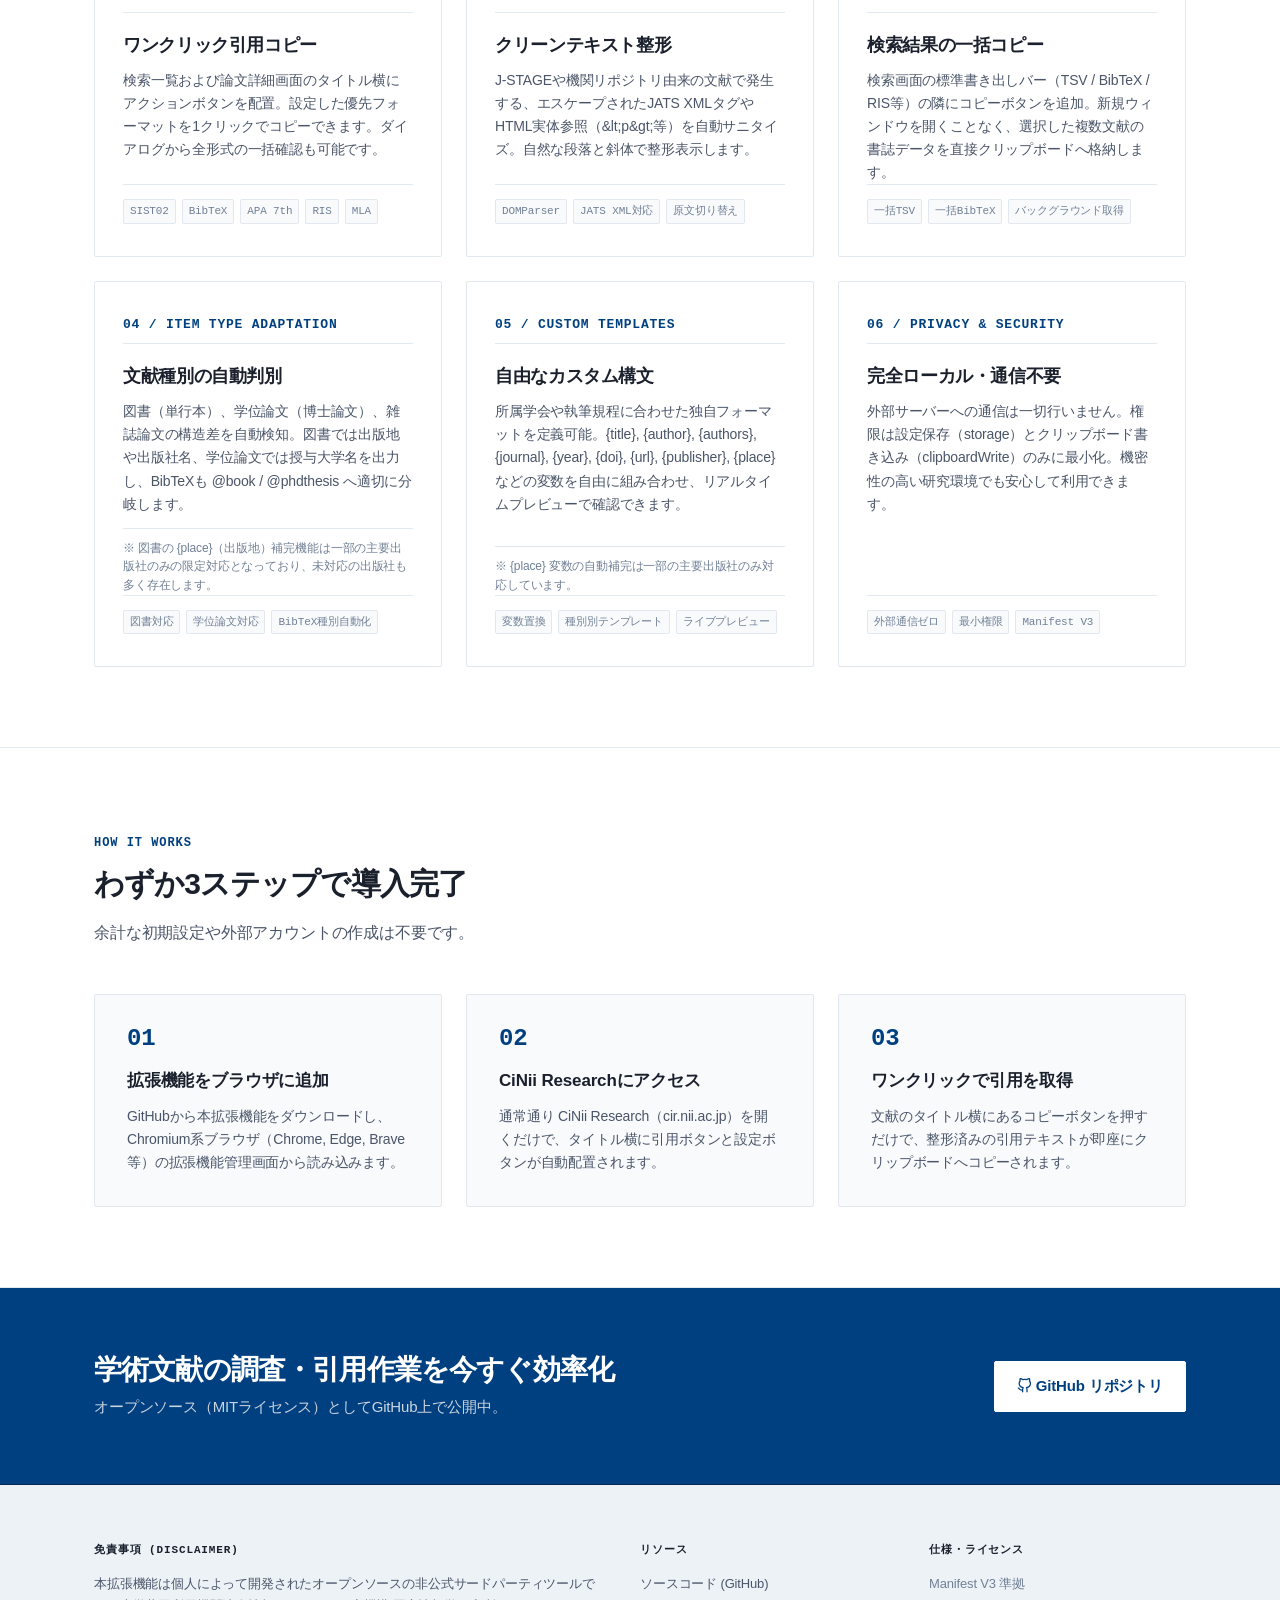
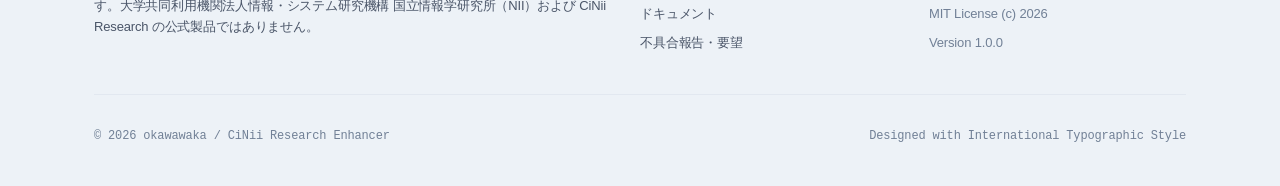
==== commit f4f86d4b: "fix: preserve title typography, link structure, and citation buttons when cleaning title XML tags" ====
--- a/index.html
+++ b/index.html
@@ -420,25 +420,46 @@
       color: var(--c-navy);
     }
 
-    /* mockup-toggle-btn */
-    .mockup-toggle-btn {
-      font-size: 0.625rem;
+    /* Abstract toggle tabs: 整形後 (Cleaned) / 原文 (Raw JATS/HTML) */
+    .mockup-abstract-tabs {
+      display: flex;
+      overflow: hidden;
+      border-radius: var(--radius-sm);
+    }
+
+    .mockup-abstract-tab {
+      padding: 3px 9px;
+      font-family: var(--font-mono);
+      font-size: 0.5625rem;
       font-weight: 600;
-      color: var(--c-text-muted);
-      background: none;
+      letter-spacing: 0.03em;
+      color: var(--c-text-subtle);
+      background-color: #ffffff;
       border: 1px solid var(--c-border);
-      padding: 2px 6px;
-      border-radius: var(--radius-sm);
+      border-right: none;
       cursor: pointer;
-      transition: color 0.15s ease, background-color 0.15s ease;
-    }
-
-    .mockup-toggle-btn:hover {
+      white-space: nowrap;
+      transition: color 0.15s ease, background-color 0.15s ease, border-color 0.15s ease;
+      user-select: none;
+    }
+
+    .mockup-abstract-tab:last-child {
+      border-right: 1px solid var(--c-border);
+    }
+
+    .mockup-abstract-tab.active {
+      color: var(--c-navy);
+      background-color: var(--c-navy-subtle);
+      border-color: rgba(0, 64, 128, 0.35);
+    }
+
+    .mockup-abstract-tab.is-raw-active {
+      color: var(--c-text-subtle);
       background-color: var(--c-bg-surface-alt);
-      color: var(--c-navy);
-    }
-
-    /* mockup-tabs-bar and mockup-tab */
+      border-color: var(--c-border-strong);
+    }
+
+
     .mockup-tabs-bar {
       display: flex;
       gap: 0;
@@ -498,19 +519,6 @@
       line-height: 1.7;
     }
 
-    /* Abstract bar status indicator */
-    .mockup-tag-clean {
-      font-family: var(--font-mono);
-      font-size: 0.625rem;
-      font-weight: 700;
-      letter-spacing: 0.06em;
-      text-transform: uppercase;
-      color: var(--c-navy);
-    }
-
-    .mockup-tag-clean.is-raw-label {
-      color: var(--c-text-subtle);
-    }
 
     /* Citation code block header row (tabs + copy btn) */
     .mockup-code-header {
@@ -1006,12 +1014,14 @@
                 
                 <div class="mockup-abstract-box">
                   <div class="mockup-abstract-bar">
-                    <span class="mockup-tag-clean" id="demoAbstractLabel">CLEANED</span>
-                    <button type="button" class="mockup-toggle-btn" id="demoToggleTag">RAW を表示</button>
+                    <div class="mockup-abstract-tabs">
+                      <button type="button" class="mockup-abstract-tab active" data-abstract="clean">整形後 (Cleaned)</button>
+                      <button type="button" class="mockup-abstract-tab" data-abstract="raw">原文 (Raw JATS/HTML)</button>
+                    </div>
                   </div>
                   <div class="mockup-abstract-text" id="demoAbstractText">母音フォルマント軌跡（<em>F</em><sub>1</sub>・<em>F</em><sub>2</sub>）の遷移区間を動的パラメータとして抽出し、音響的特徴量の弁別精度を検証した。</div>
-
                 </div>
+
 
                 <div class="mockup-code-header">
                   <div class="mockup-tabs-bar">
@@ -1283,36 +1293,35 @@
     (() => {
       'use strict';
 
-      // Demo Citation Data (仕様書指定の表示例)
+      // ── Demo Citation Data ────────────────────────────────────────────────
       const DEMO_CITATIONS = {
         bibtex: `@article{jouhou2026,\n  author = {情報 太郎 and 音声 花子},\n  title = {音響音声学におけるフォルマント軌跡の数理モデル},\n  journal = {音響学会誌},\n  year = {2026}\n}`,
         sist02: `情報 太郎, 音声 花子. 音響音声学におけるフォルマント軌跡の数理モデル. 音響学会誌. 2026.`,
-        apa: `情報 太郎, & 音声 花子. (2026). 音響音声学におけるフォルマント軌跡の数理モデル. 音響学会誌.`
+        apa:    `情報 太郎, & 音声 花子. (2026). 音響音声学におけるフォルマント軌跡の数理モデル. 音響学会誌.`
       };
 
-      const codeEl       = document.getElementById('demoCodePreview');
-      const tabs         = document.querySelectorAll('.mockup-tab');
-      const quickBtn     = document.getElementById('demoQuickCopy');
-      const btnLabel     = document.getElementById('demoBtnLabel');
-      const toggleTagBtn = document.getElementById('demoToggleTag');
-      const abstractText = document.getElementById('demoAbstractText');
-      const abstractLabel = document.getElementById('demoAbstractLabel');
+      // ── Abstract content ──────────────────────────────────────────────────
+      // RAW: エスケープ済みJATSタグ文字列（生タグが画面に表示される）
+      const RAW_ABSTRACT  = `&lt;jats:p&gt;母音フォルマント軌跡（&lt;jats:italic&gt;F&lt;/jats:italic&gt;&lt;jats:sub&gt;1&lt;/jats:sub&gt;・&lt;jats:italic&gt;F&lt;/jats:italic&gt;&lt;jats:sub&gt;2&lt;/jats:sub&gt;）の遷移区間を動的パラメータとして抽出し、音響的特徴量の弁別精度を検証した。&lt;/jats:p&gt;`;
+      // CLEAN: タグがパースされイタリック・添字として整形表示
+      const CLEAN_ABSTRACT = `母音フォルマント軌跡（<em>F</em><sub>1</sub>・<em>F</em><sub>2</sub>）の遷移区間を動的パラメータとして抽出し、音響的特徴量の弁別精度を検証した。`;
+
+      // ── DOM references ────────────────────────────────────────────────────
+      const codeEl        = document.getElementById('demoCodePreview');
+      const citeTabs      = document.querySelectorAll('.mockup-tab');
+      const quickBtn      = document.getElementById('demoQuickCopy');
+      const btnLabel      = document.getElementById('demoBtnLabel');
+      const abstractText  = document.getElementById('demoAbstractText');
+      const abstractTabs  = document.querySelectorAll('.mockup-abstract-tab');
       const inlineCopyBtn = document.getElementById('demoInlineCopy');
       const inlineCopyLabel = document.getElementById('demoInlineCopyLabel');
 
       let currentFormat = 'bibtex';
-      let isTagClean = true;
-
-      // RAW: エスケープ済みJATSタグ文字列（生タグが見えるコード風表示）
-      const RAW_ABSTRACT = `&lt;jats:p&gt;母音フォルマント軌跡（&lt;jats:italic&gt;F&lt;/jats:italic&gt;&lt;jats:sub&gt;1&lt;/jats:sub&gt;・&lt;jats:italic&gt;F&lt;/jats:italic&gt;&lt;jats:sub&gt;2&lt;/jats:sub&gt;）の遷移区間を動的パラメータとして抽出し、音響的特徴量の弁別精度を検証した。&lt;/jats:p&gt;`;
-      // CLEAN: タグをパースしてイタリック・添字として整形済みのHTML
-      const CLEAN_ABSTRACT = `母音フォルマント軌跡（<em>F</em><sub>1</sub>・<em>F</em><sub>2</sub>）の遷移区間を動的パラメータとして抽出し、音響的特徴量の弁別精度を検証した。`;
-
-
-      // ── Tab switching (citation format) ──────────────────────────────────
-      tabs.forEach((tab) => {
+
+      // ── Citation format tab switching ─────────────────────────────────────
+      citeTabs.forEach((tab) => {
         tab.addEventListener('click', () => {
-          tabs.forEach((t) => t.classList.remove('active'));
+          citeTabs.forEach((t) => t.classList.remove('active'));
           tab.classList.add('active');
 
           const fmt = tab.getAttribute('data-fmt');
@@ -1321,24 +1330,18 @@
             codeEl.textContent = DEMO_CITATIONS[fmt];
           }
 
-          const labelMap = {
-            bibtex: 'BibTeX コピー',
-            sist02: 'SIST02 コピー',
-            apa:    'APA コピー'
-          };
+          const labelMap = { bibtex: 'BibTeX コピー', sist02: 'SIST02 コピー', apa: 'APA コピー' };
           if (btnLabel) btnLabel.textContent = labelMap[fmt] || '引用コピー';
-          // Reset inline copy label on tab change
           if (inlineCopyLabel) inlineCopyLabel.textContent = 'COPY';
           if (inlineCopyBtn) inlineCopyBtn.classList.remove('is-copied');
         });
       });
 
-      // ── Helper: clipboard copy with feedback ─────────────────────────────
+      // ── Clipboard copy helper ─────────────────────────────────────────────
       async function copyWithFeedback(btn, labelEl, originalLabel, successLabel) {
-        const textToCopy = DEMO_CITATIONS[currentFormat] || '';
         try {
           if (navigator.clipboard && navigator.clipboard.writeText) {
-            await navigator.clipboard.writeText(textToCopy);
+            await navigator.clipboard.writeText(DEMO_CITATIONS[currentFormat] || '');
           }
         } catch (_) {}
         btn.classList.add('is-copied');
@@ -1349,47 +1352,48 @@
         }, 1500);
       }
 
-      // ── Quick Copy (title row button) ─────────────────────────────────────
+      // ── Quick copy (title row) ────────────────────────────────────────────
       if (quickBtn) {
         quickBtn.addEventListener('click', () => {
-          const originalText = btnLabel ? btnLabel.textContent : 'BibTeX コピー';
-          copyWithFeedback(quickBtn, btnLabel, originalText, 'コピー完了');
+          const orig = btnLabel ? btnLabel.textContent : 'BibTeX コピー';
+          copyWithFeedback(quickBtn, btnLabel, orig, 'コピー完了');
         });
       }
 
-      // ── Inline Copy (code block corner button) ────────────────────────────
+      // ── Inline copy (code block corner) ──────────────────────────────────
       if (inlineCopyBtn) {
         inlineCopyBtn.addEventListener('click', () => {
           copyWithFeedback(inlineCopyBtn, inlineCopyLabel, 'COPY', 'DONE');
         });
       }
 
-      // ── Toggle Raw / Cleaned abstract ─────────────────────────────────────
-      if (toggleTagBtn && abstractText) {
-        toggleTagBtn.addEventListener('click', () => {
-          isTagClean = !isTagClean;
-          if (isTagClean) {
-            // Cleaned: em/sub タグをレンダリング
-            abstractText.innerHTML = CLEAN_ABSTRACT;
-            abstractText.classList.remove('is-raw');
-            if (abstractLabel) {
-              abstractLabel.textContent = 'CLEANED';
-              abstractLabel.classList.remove('is-raw-label');
+      // ── Abstract tabs: 整形後 (Cleaned) / 原文 (Raw JATS/HTML) ───────────
+      if (abstractText && abstractTabs.length) {
+        abstractTabs.forEach((tab) => {
+          tab.addEventListener('click', () => {
+            const mode = tab.getAttribute('data-abstract');
+
+            // Update tab active states
+            abstractTabs.forEach((t) => {
+              t.classList.remove('active', 'is-raw-active');
+            });
+
+            if (mode === 'raw') {
+              tab.classList.add('active', 'is-raw-active');
+              // Raw: &lt;jats:p&gt; などの生タグ文字列をそのまま表示
+              abstractText.innerHTML = RAW_ABSTRACT;
+              abstractText.classList.add('is-raw');
+            } else {
+              tab.classList.add('active');
+              // Cleaned: em/sub でイタリック・添字をレンダリング
+              abstractText.innerHTML = CLEAN_ABSTRACT;
+              abstractText.classList.remove('is-raw');
             }
-            toggleTagBtn.textContent = 'RAW を表示';
-          } else {
-            // Raw: エスケープ済みJATSタグを文字として表示
-            abstractText.innerHTML = RAW_ABSTRACT;
-            abstractText.classList.add('is-raw');
-            if (abstractLabel) {
-              abstractLabel.textContent = 'RAW / JATS';
-              abstractLabel.classList.add('is-raw-label');
-            }
-            toggleTagBtn.textContent = '整形表示に戻す';
-          }
+          });
         });
       }
     })();
+
   </script>
 </body>
 </html>
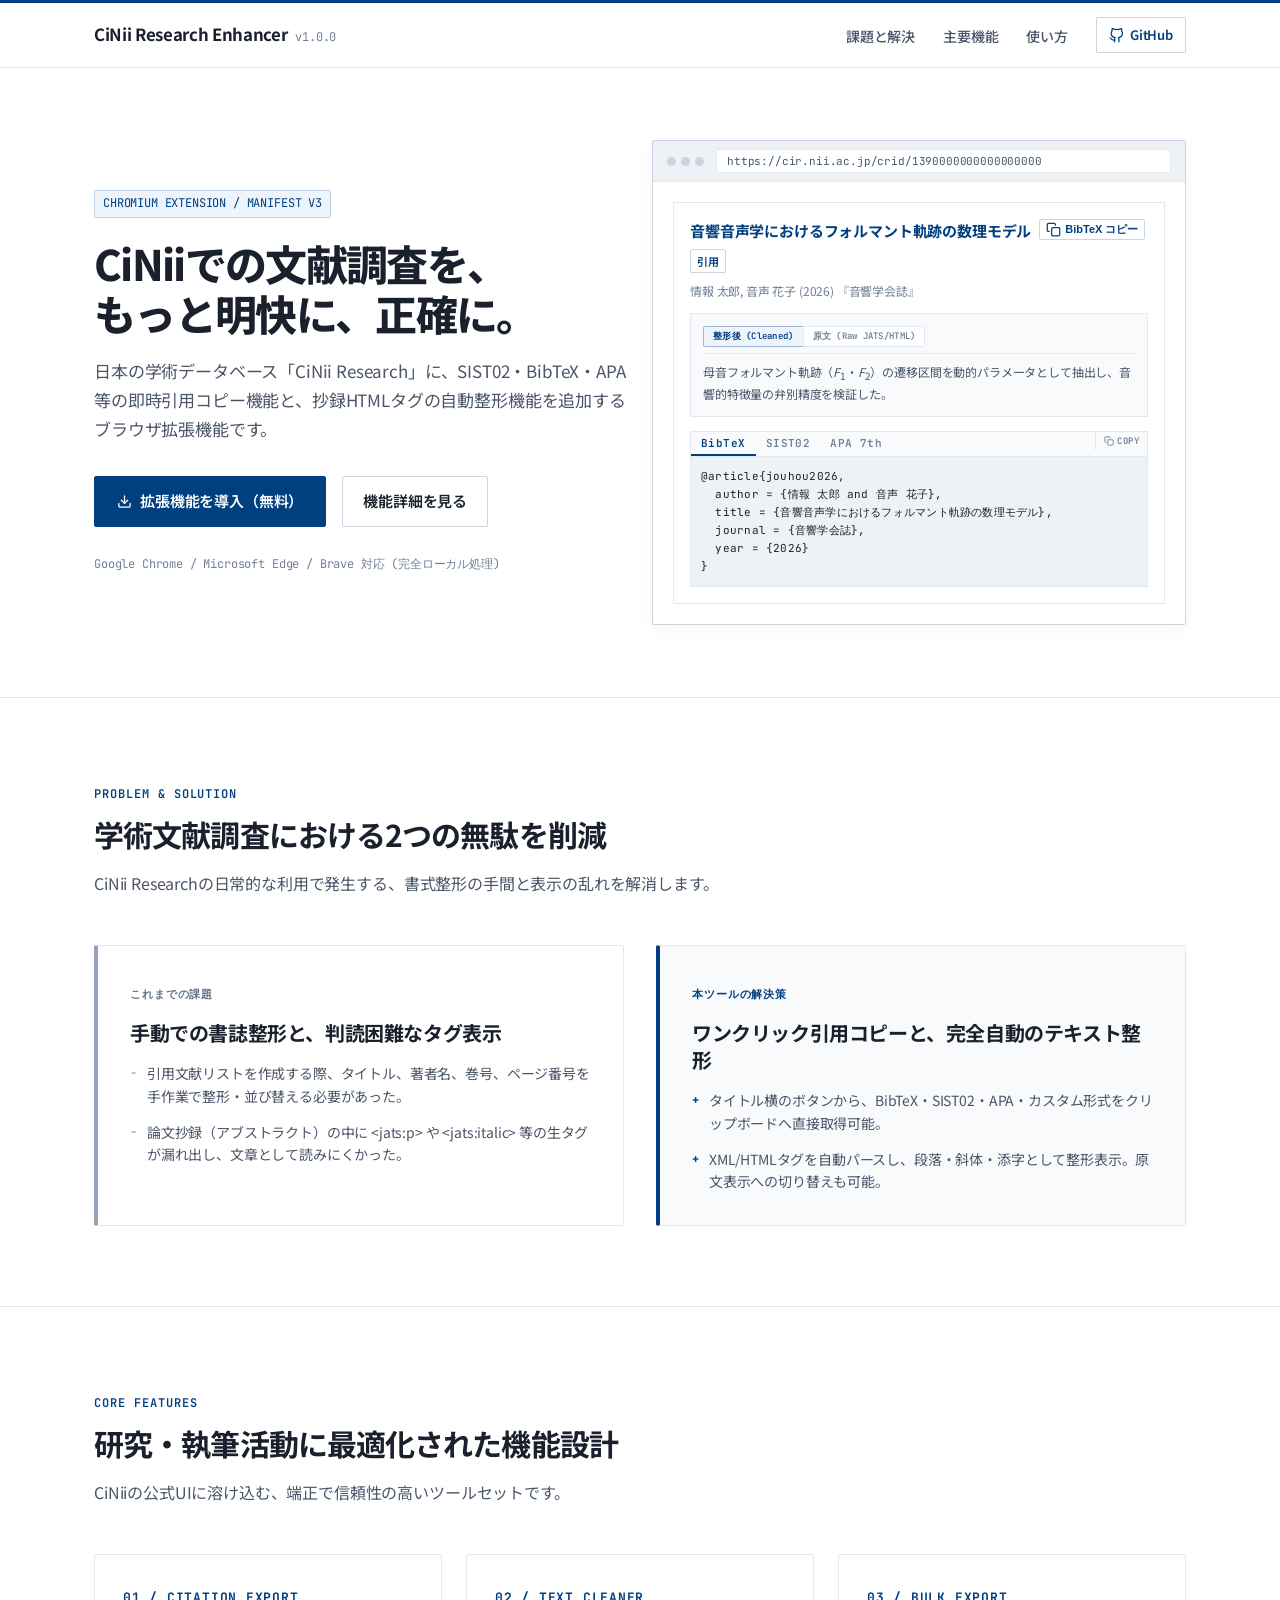
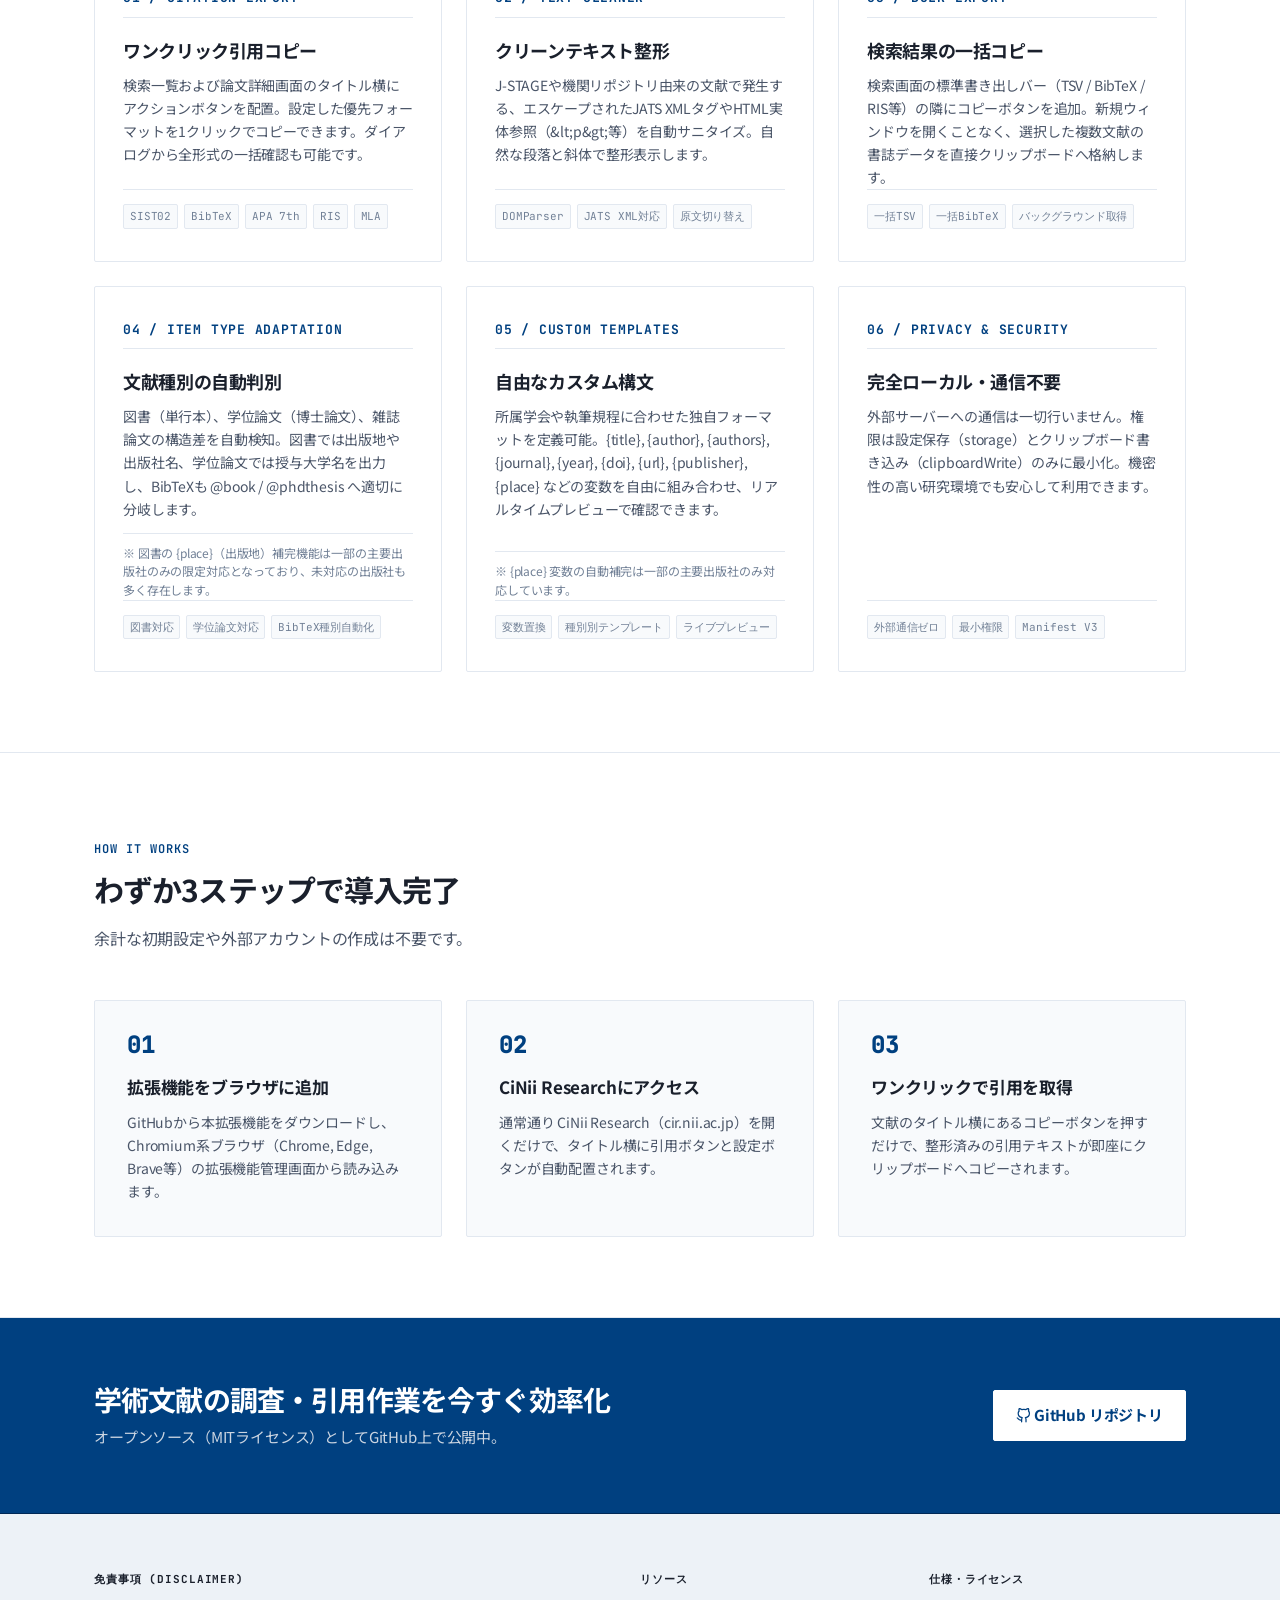
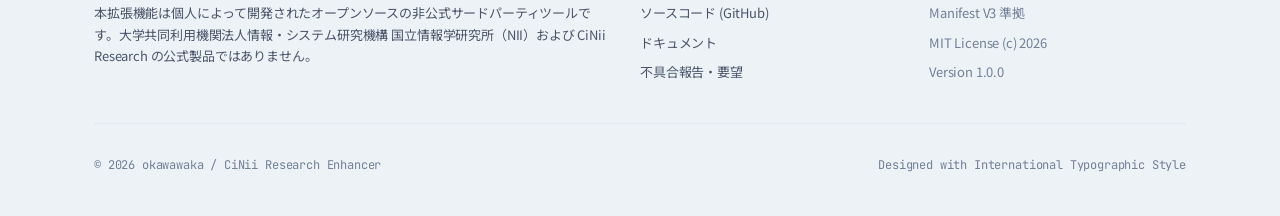
==== commit 270dc991: "feat: configure favicon, unify typography with Noto Sans JP, and implement full mobile responsivenes" ====
--- a/index.html
+++ b/index.html
@@ -6,6 +6,17 @@
   <title>CiNii Research Enhancer - CiNii Research専用 引用コピー＆書式整形 拡張機能</title>
   <meta name="description" content="日本の学術論文データベース「CiNii Research」の文献調査を加速するChromium拡張機能。SIST02・BibTeX・APA・カスタム形式のワンクリック引用コピーと、抄録HTMLタグの自動整形を提供。完全ローカル処理。">
   <link rel="canonical" href="https://okawawaka.github.io/cinii-enhancer/">
+  
+  <!-- Favicon -->
+  <link rel="icon" type="image/svg+xml" href="icons/icon.svg">
+  <link rel="icon" type="image/png" sizes="48x48" href="icons/icon48.png">
+  <link rel="icon" type="image/png" sizes="16x16" href="icons/icon16.png">
+  <link rel="apple-touch-icon" sizes="128x128" href="icons/icon128.png">
+
+  <!-- Google Fonts: Noto Sans JP (Unified harmony for Japanese & Latin characters) -->
+  <link rel="preconnect" href="https://fonts.googleapis.com">
+  <link rel="preconnect" href="https://fonts.gstatic.com" crossorigin>
+  <link href="https://fonts.googleapis.com/css2?family=JetBrains+Mono:wght@400;500;600;700&family=Noto+Sans+JP:wght@400;500;600;700;800&display=swap" rel="stylesheet">
   
   <style>
     /* --------------------------------------------------------------------------
@@ -27,9 +38,9 @@
       --c-green: #2e7d32;
       --c-green-bg: #e8f5e9;
 
-      /* Typography */
-      --font-sans: -apple-system, BlinkMacSystemFont, "Helvetica Neue", Arial, "Hiragino Sans", "Hiragino Kaku Gothic ProN", "Yu Gothic", "Noto Sans JP", sans-serif;
-      --font-mono: ui-monospace, "JetBrains Mono", "SF Mono", "SFMono-Regular", Menlo, Consolas, "Liberation Mono", monospace;
+      /* Typography: Noto Sans JP prioritized for unified Japanese & Latin text */
+      --font-sans: "Noto Sans JP", -apple-system, BlinkMacSystemFont, "Segoe UI", sans-serif;
+      --font-mono: "JetBrains Mono", ui-monospace, "SF Mono", Menlo, Consolas, monospace;
 
       /* Grid & Geometry */
       --container-max: 1140px;
@@ -49,6 +60,7 @@
       scroll-behavior: smooth;
       -webkit-font-smoothing: antialiased;
       -moz-osx-font-smoothing: grayscale;
+      overflow-x: hidden;
     }
 
     body {
@@ -58,6 +70,7 @@
       line-height: 1.65;
       letter-spacing: -0.01em;
       border-top: 3px solid var(--c-navy);
+      overflow-x: hidden;
     }
 
     /* --------------------------------------------------------------------------
@@ -904,32 +917,268 @@
     /* --------------------------------------------------------------------------
      * 10. Responsive Breakpoints
      * -------------------------------------------------------------------------- */
+    /* --------------------------------------------------------------------------
+     * 10. Responsive Breakpoints (Tablet & Mobile Optimization)
+     * -------------------------------------------------------------------------- */
     @media (max-width: 900px) {
       .hero-content {
         grid-column: span 12;
-        margin-bottom: 40px;
+        margin-bottom: 36px;
       }
       .hero-visual {
         grid-column: span 12;
       }
       .comparison-grid {
         grid-template-columns: 1fr;
+        gap: 20px;
+        margin-top: 32px;
       }
       .features-grid {
         grid-template-columns: 1fr;
+        gap: 20px;
+        margin-top: 32px;
       }
       .steps-grid {
         grid-template-columns: 1fr;
+        gap: 20px;
+        margin-top: 32px;
       }
       .cta-inner {
         flex-direction: column;
         align-items: flex-start;
+        gap: 24px;
       }
       .footer-top {
         grid-template-columns: 1fr;
+        gap: 32px;
       }
       .hero-title {
         font-size: 2.125rem;
+      }
+    }
+
+    /* Small Tablets & Smartphones (max-width: 680px) */
+    @media (max-width: 680px) {
+      .header-inner {
+        height: 56px;
+      }
+      .brand-title {
+        font-size: 0.9375rem;
+      }
+      .brand-sub {
+        display: none;
+      }
+      .nav-list {
+        gap: 12px;
+      }
+      .nav-link {
+        display: none; /* Keep header clean on mobile */
+      }
+      .nav-btn {
+        padding: 5px 10px;
+        font-size: 0.75rem;
+      }
+
+      .section {
+        padding-top: 52px;
+        padding-bottom: 52px;
+      }
+      .hero {
+        padding-top: 40px;
+        padding-bottom: 48px;
+      }
+      .hero-title {
+        font-size: 1.875rem;
+        line-height: 1.24;
+        letter-spacing: -0.03em;
+      }
+      .hero-lead {
+        font-size: 0.9375rem;
+        line-height: 1.65;
+        margin-bottom: 24px;
+      }
+      .hero-actions {
+        flex-direction: column;
+        align-items: stretch;
+        gap: 10px;
+        margin-bottom: 20px;
+      }
+      .btn-primary, .btn-secondary {
+        width: 100%;
+        justify-content: center;
+        text-align: center;
+        padding: 12px 16px;
+        font-size: 0.875rem;
+      }
+      .hero-meta {
+        font-size: 0.6875rem;
+        text-align: center;
+        line-height: 1.5;
+      }
+
+      /* Mockup preview frame responsiveness */
+      .mockup-body {
+        padding: 14px;
+      }
+      .mockup-paper-card {
+        padding: 14px;
+      }
+      .mockup-paper-title {
+        font-size: 0.875rem;
+        line-height: 1.38;
+      }
+      .mockup-title-row {
+        gap: 6px;
+      }
+      .mockup-authors {
+        font-size: 0.6875rem;
+      }
+      .mockup-abstract-box {
+        padding: 10px;
+        margin-bottom: 10px;
+      }
+      .mockup-abstract-bar {
+        flex-direction: column;
+        align-items: flex-start;
+        gap: 8px;
+      }
+      .mockup-abstract-tabs {
+        width: 100%;
+      }
+      .mockup-abstract-tab {
+        flex: 1;
+        text-align: center;
+        padding: 4px 6px;
+        font-size: 0.5625rem;
+      }
+      .mockup-abstract-text {
+        font-size: 0.71875rem;
+      }
+      .mockup-code-header {
+        overflow-x: auto;
+        -webkit-overflow-scrolling: touch;
+      }
+      .mockup-tabs-bar {
+        overflow-x: auto;
+        white-space: nowrap;
+      }
+      .mockup-tab {
+        padding: 6px 8px;
+        font-size: 0.625rem;
+        flex-shrink: 0;
+      }
+      .mockup-copy-btn {
+        padding: 4px 8px;
+        font-size: 0.5625rem;
+        flex-shrink: 0;
+      }
+      .mockup-preview-code {
+        font-size: 0.625rem;
+        padding: 8px;
+        word-break: break-all;
+      }
+
+      /* Section typography & cards */
+      .section-title {
+        font-size: 1.45rem;
+        line-height: 1.3;
+      }
+      .section-desc {
+        font-size: 0.875rem;
+      }
+      .comparison-card {
+        padding: 22px 18px;
+      }
+      .comparison-title {
+        font-size: 1.1rem;
+      }
+      .comparison-item {
+        font-size: 0.8125rem;
+      }
+      .feature-card {
+        padding: 24px 20px;
+      }
+      .feature-card-title {
+        font-size: 1.05rem;
+      }
+      .feature-card-desc {
+        font-size: 0.8125rem;
+      }
+      .step-card {
+        padding: 24px 20px;
+      }
+      .step-indicator {
+        font-size: 1.25rem;
+        margin-bottom: 12px;
+      }
+      .step-title {
+        font-size: 1rem;
+      }
+      .step-desc {
+        font-size: 0.8125rem;
+      }
+
+      /* CTA Banner */
+      .cta-banner {
+        padding: 44px 0;
+      }
+      .cta-heading {
+        font-size: 1.375rem;
+      }
+      .cta-text {
+        font-size: 0.875rem;
+      }
+      .cta-actions {
+        width: 100%;
+        flex-direction: column;
+        align-items: stretch;
+      }
+      .btn-white {
+        width: 100%;
+        justify-content: center;
+        text-align: center;
+        padding: 12px 16px;
+      }
+
+      /* Footer */
+      .site-footer {
+        padding: 44px 0 32px 0;
+      }
+      .footer-top {
+        gap: 24px;
+        padding-bottom: 28px;
+        margin-bottom: 24px;
+      }
+      .footer-bottom {
+        flex-direction: column;
+        align-items: flex-start;
+        gap: 8px;
+      }
+    }
+
+    /* Small Screen Mobile (iPhone SE / 375px) */
+    @media (max-width: 420px) {
+      .container {
+        padding-left: 16px;
+        padding-right: 16px;
+      }
+      .hero-title {
+        font-size: 1.625rem;
+      }
+      .brand-title {
+        font-size: 0.875rem;
+      }
+      .section-title {
+        font-size: 1.3rem;
+      }
+      .comparison-card, .feature-card, .step-card {
+        padding: 20px 14px;
+      }
+      .mockup-body, .mockup-paper-card {
+        padding: 10px;
+      }
+      .mockup-browser-bar {
+        padding: 6px 10px;
       }
     }
   </style>
